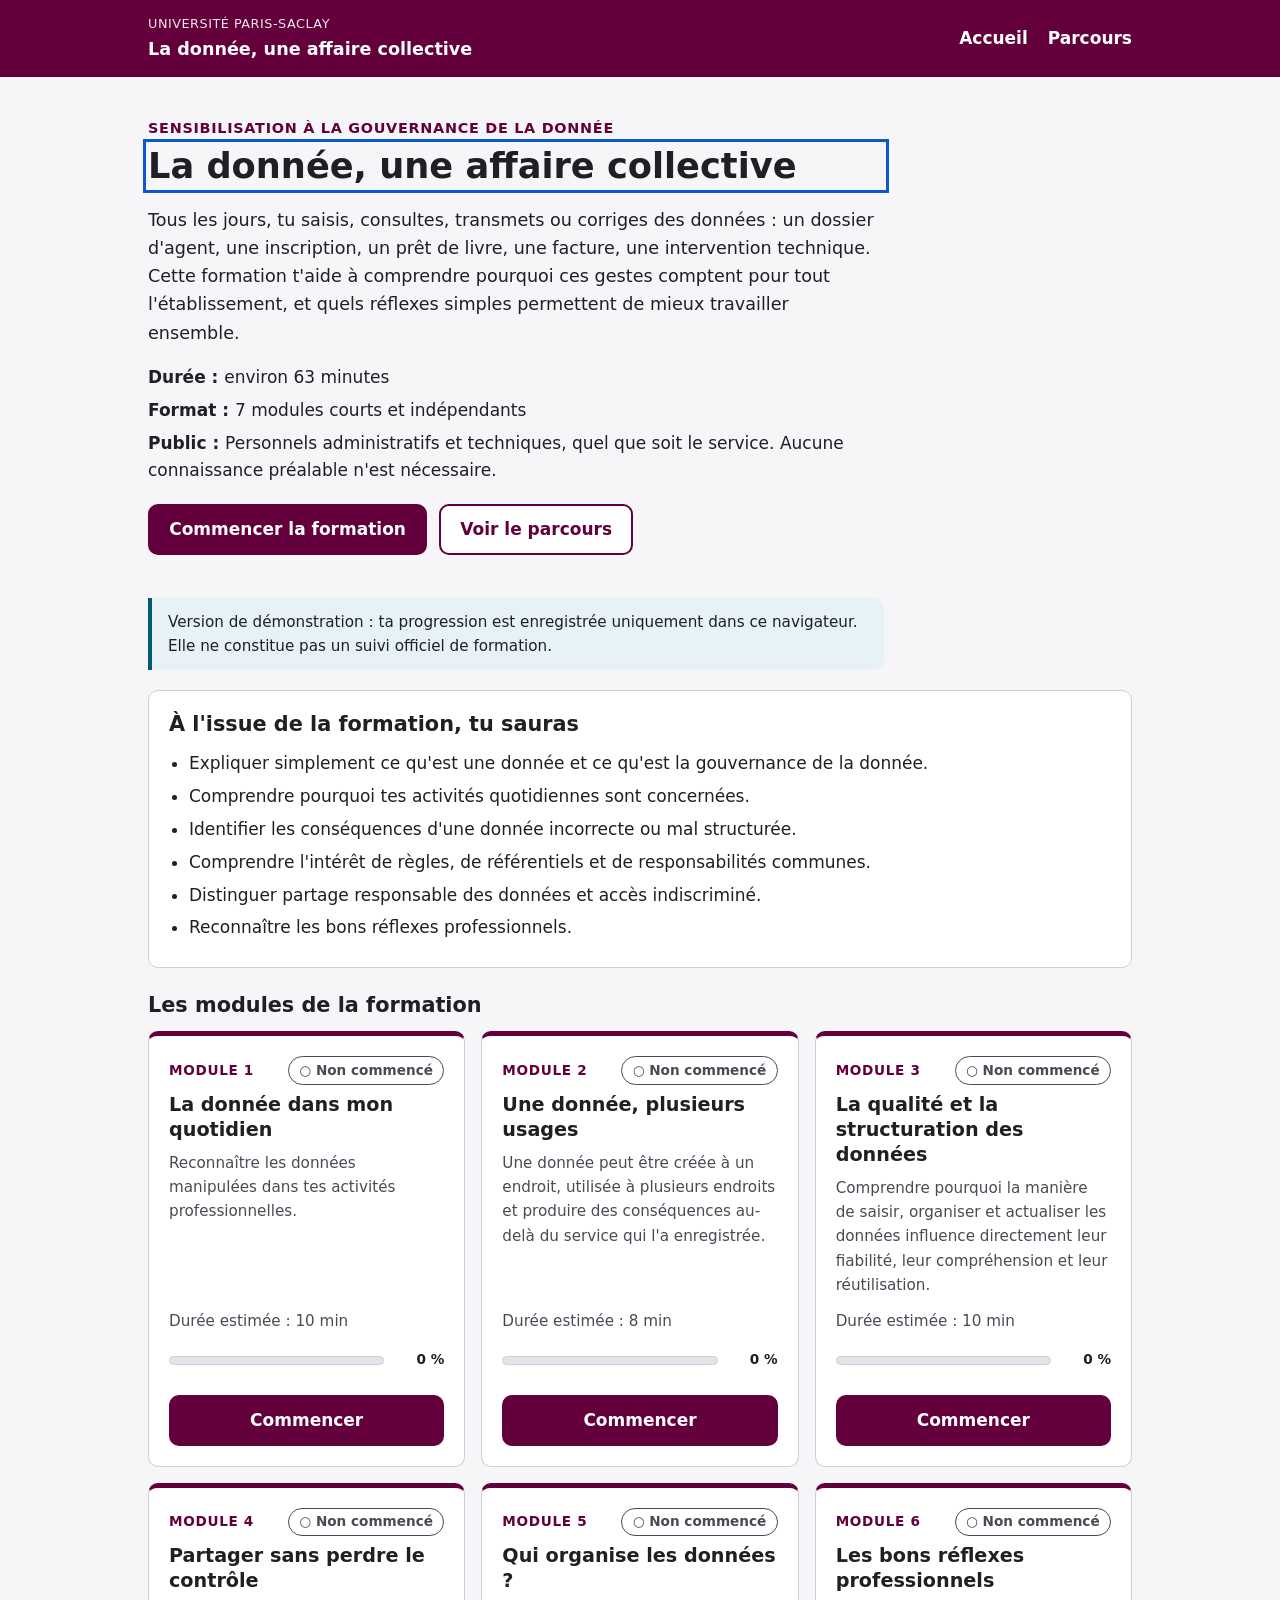
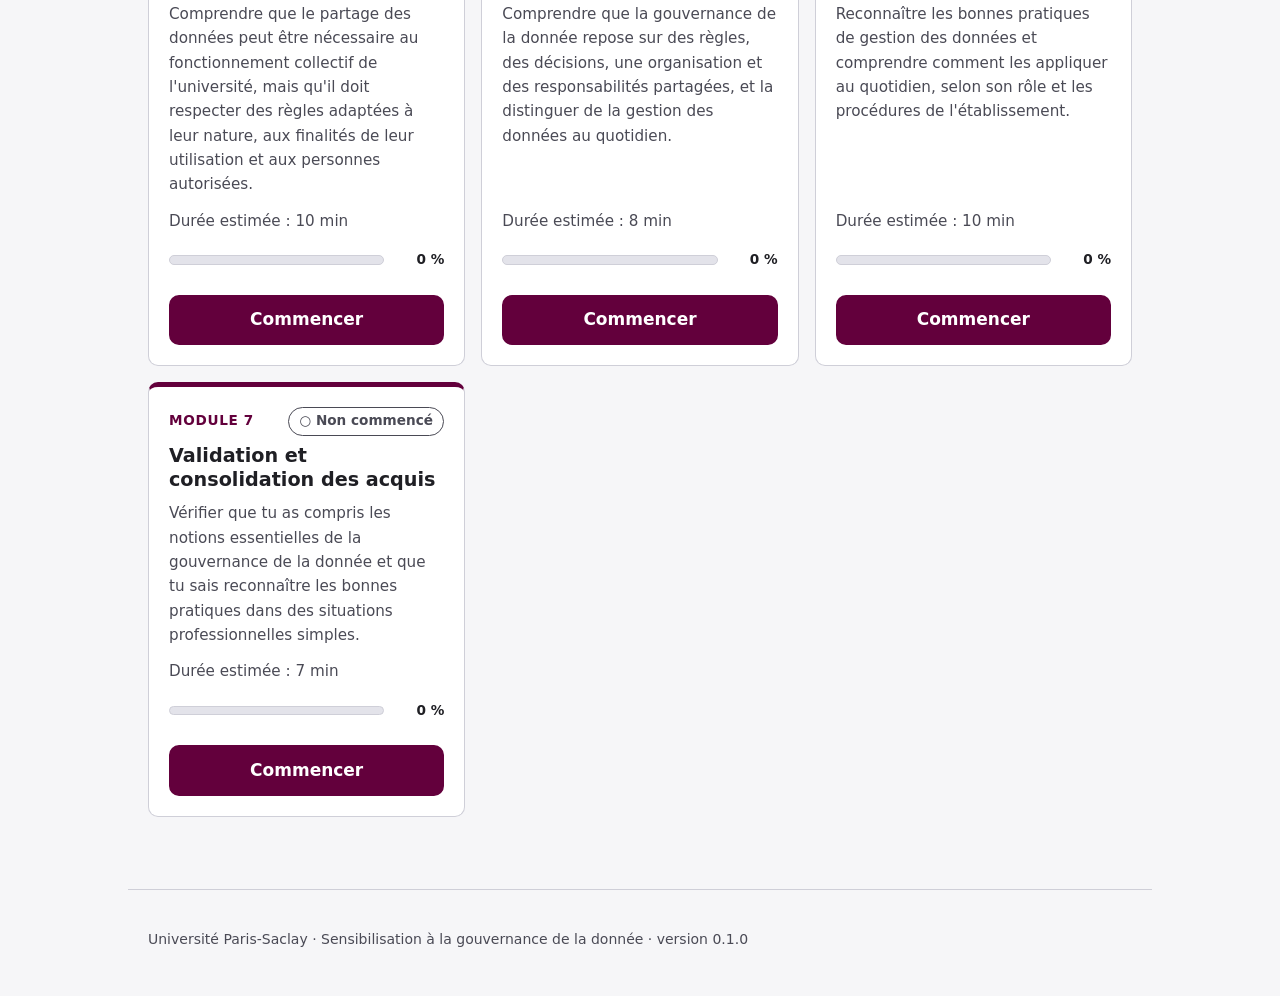
==== index.html @ eae89397 "Accueil et parcours : modules présentés en tuiles (grille responsive, largeur alignée sur l'en-tête)" ====
<!DOCTYPE html>
<html lang="fr">
<head>
  <meta charset="utf-8">
  <meta name="viewport" content="width=device-width, initial-scale=1">
  <title>La donnée, une affaire collective</title>
  <link rel="stylesheet" href="src/css/theme.css?v=724f8239f4">
  <link rel="stylesheet" href="src/css/main.css?v=724f8239f4">
</head>
<body>
  <a class="lien-evitement" href="#contenu">Aller au contenu</a>
  <header id="entete" class="entete"></header>
  <main id="contenu" tabindex="-1">
    <noscript><p>Cette formation nécessite JavaScript pour fonctionner.</p></noscript>
  </main>
  <div id="annonces" class="sr-only" aria-live="polite"></div>
  <footer class="pied">
    <p>Université Paris-Saclay · Sensibilisation à la gouvernance de la donnée · version 0.1.0</p>
  </footer>
  <script>window.GDD_CONFIG = {"mode": "web", "exports": {"m01": "exports/module-01-la-donnee-dans-mon-quotidien-scorm12.zip", "m02": "exports/module-02-une-donnee-plusieurs-usages-scorm12.zip", "m03": "exports/module-03-qualite-structuration-scorm12.zip", "m04": "exports/module-04-partager-sans-perdre-controle-scorm12.zip", "m05": "exports/module-05-qui-organise-les-donnees-scorm12.zip", "m06": "exports/module-06-bons-reflexes-professionnels-scorm12.zip", "m07": "exports/module-07-validation-consolidation-scorm12.zip"}};</script>
  <script src="contenus/contenu.js?v=724f8239f4"></script>
  <script src="src/js/util.js?v=724f8239f4"></script>
  <script src="src/js/activites.js?v=724f8239f4"></script>
  <script src="src/js/moteur.js?v=724f8239f4"></script>
  <script src="src/js/suivi-local.js?v=724f8239f4"></script>
  <script src="src/js/suivi-scorm12.js?v=724f8239f4"></script>
  <script src="src/js/composants.js?v=724f8239f4"></script>
  <script src="src/js/app.js?v=724f8239f4"></script>
</body>
</html>
---- src/css/theme.css ----
/*
 * Thème configurable. Couleurs « inspirées » de l'environnement visuel de
 * l'Université Paris-Saclay : ce n'est pas la charte officielle, à faire valider
 * par la direction de la communication avant diffusion.
 * Tous les couples texte/fond ci-dessous visent un contraste ≥ 4,5:1 (WCAG AA).
 */
:root {
  --couleur-primaire: #63003c;
  --couleur-primaire-fonce: #45002a;
  --couleur-primaire-clair: #f7eef3;
  --couleur-accent: #005a70;
  --couleur-accent-clair: #e6f2f5;

  --couleur-texte: #1f1f24;
  --couleur-texte-doux: #4a4a55;
  --couleur-fond: #f6f6f8;
  --couleur-surface: #ffffff;
  --couleur-bordure: #cfcfd8;

  --couleur-succes: #1d6b35;
  --couleur-succes-clair: #e8f4ec;
  --couleur-erreur: #a3262a;
  --couleur-erreur-clair: #fbeceb;
  --couleur-alerte: #7a4a00;
  --couleur-alerte-clair: #fff4e0;

  --couleur-focus: #0b57d0;

  --police: system-ui, -apple-system, "Segoe UI", Roboto, "Helvetica Neue", Arial, sans-serif;
  --taille-base: 1.0625rem;
  --rayon: 10px;
  --largeur-lecture: 46rem;
}
---- src/css/main.css ----
*, *::before, *::after { box-sizing: border-box; }

html { font-size: 100%; -webkit-text-size-adjust: 100%; }

body {
  margin: 0;
  font-family: var(--police);
  font-size: var(--taille-base);
  line-height: 1.6;
  color: var(--couleur-texte);
  background: var(--couleur-fond);
}

a { color: var(--couleur-primaire); }
a:hover { color: var(--couleur-primaire-fonce); }

:focus-visible { outline: 3px solid var(--couleur-focus); outline-offset: 2px; }
[tabindex="-1"]:focus { outline: none; }
[tabindex="-1"]:focus-visible { outline: 3px solid var(--couleur-focus); }

.sr-only {
  position: absolute; width: 1px; height: 1px; padding: 0; margin: -1px;
  overflow: hidden; clip: rect(0, 0, 0, 0); white-space: nowrap; border: 0;
}

.lien-evitement {
  position: absolute; left: 1rem; top: -4rem; z-index: 10;
  background: var(--couleur-surface); padding: .5rem 1rem; border-radius: var(--rayon);
}
.lien-evitement:focus { top: 1rem; }

/* ---------- En-tête et pied ---------- */

.entete { background: var(--couleur-primaire); color: #fff; }
.entete-inner {
  max-width: 64rem; margin: 0 auto; padding: .9rem 1.25rem;
  display: flex; flex-wrap: wrap; align-items: center; justify-content: space-between; gap: .5rem 1.5rem;
}
.entete-institution { display: block; font-size: .8rem; letter-spacing: .04em; text-transform: uppercase; opacity: .9; }
.entete-titre { display: block; font-weight: 700; font-size: 1.1rem; color: #fff; text-decoration: none; }
a.entete-titre:hover { color: #fff; text-decoration: underline; }
.entete nav ul { list-style: none; display: flex; gap: 1.25rem; margin: 0; padding: 0; }
.entete nav a { color: #fff; font-weight: 600; text-decoration: none; padding: .4rem 0; }
.entete nav a:hover { text-decoration: underline; }
.entete :focus-visible { outline-color: #fff; }

.pied {
  max-width: 64rem; margin: 3rem auto 0; padding: 1.5rem 1.25rem 2rem;
  color: var(--couleur-texte-doux); font-size: .875rem; border-top: 1px solid var(--couleur-bordure);
}

/* ---------- Contenu ---------- */

main { display: block; max-width: var(--largeur-lecture); margin: 0 auto; padding: 1.5rem 1.25rem; }

h1 { font-size: clamp(1.6rem, 4vw, 2.2rem); line-height: 1.25; margin: .25rem 0 .75rem; }
h2 { font-size: 1.3rem; line-height: 1.3; margin: 1.5rem 0 .75rem; }
h3 { font-size: 1.1rem; margin: 0 0 .5rem; }

.surtitre, .hero-surtitre {
  margin: 0; color: var(--couleur-primaire); font-weight: 700; font-size: .9rem;
  text-transform: uppercase; letter-spacing: .05em;
}
.chapo { font-size: 1.1rem; color: var(--couleur-texte-doux); }
.fil { margin: 0 0 1rem; font-size: .95rem; }

.hero { padding: 1rem 0 .5rem; }
.hero-intro { font-size: 1.1rem; }
.hero-infos { list-style: none; padding: 0; margin: 1rem 0; display: grid; gap: .35rem; }

.carte {
  background: var(--couleur-surface); border: 1px solid var(--couleur-bordure);
  border-radius: var(--rayon); padding: 1.25rem 1.25rem; margin: 1.25rem 0;
}
.carte h2:first-child { margin-top: 0; }

.liste-objectifs { padding-left: 1.25rem; margin: 0; }
.liste-objectifs li { margin: .35rem 0; }

.note {
  background: var(--couleur-accent-clair); border-left: 4px solid var(--couleur-accent);
  padding: .75rem 1rem; border-radius: 0 var(--rayon) var(--rayon) 0; font-size: .95rem;
}
.note-alerte { background: var(--couleur-alerte-clair); border-left-color: var(--couleur-alerte); color: #4a2d00; }

/* ---------- Boutons ---------- */

.actions { display: flex; flex-wrap: wrap; gap: .75rem; align-items: center; margin: 1.25rem 0; }
.actions-discretes { justify-content: flex-end; }

.bouton {
  display: inline-flex; align-items: center; justify-content: center;
  min-height: 44px; padding: .6rem 1.2rem; border-radius: var(--rayon);
  font: inherit; font-weight: 600; text-decoration: none; cursor: pointer;
  border: 2px solid var(--couleur-primaire);
}
.bouton-principal { background: var(--couleur-primaire); color: #fff; }
.bouton-principal:hover { background: var(--couleur-primaire-fonce); color: #fff; }
.bouton-secondaire { background: var(--couleur-surface); color: var(--couleur-primaire); }
.bouton-secondaire:hover { background: var(--couleur-primaire-clair); }
.bouton-lien { background: none; border-color: transparent; color: var(--couleur-texte-doux); text-decoration: underline; font-weight: 400; }

/* ---------- Statuts et progression ---------- */

.badge {
  display: inline-block; padding: .15rem .65rem; border-radius: 999px;
  font-size: .85rem; font-weight: 700; border: 1px solid currentColor;
}
.badge-non-commence { color: var(--couleur-texte-doux); }
.badge-en-cours { color: var(--couleur-accent); background: var(--couleur-accent-clair); }
.badge-termine, .badge-reussi { color: var(--couleur-succes); background: var(--couleur-succes-clair); }
.badge-echoue { color: var(--couleur-alerte); background: var(--couleur-alerte-clair); }
.badge-a-venir { color: var(--couleur-texte-doux); border-style: dashed; }

.progression { display: flex; align-items: center; gap: .75rem; margin: .75rem 0; }
.progression-barre {
  flex: 1; height: .6rem; background: #e3e3ea; border-radius: 999px; overflow: hidden;
  border: 1px solid var(--couleur-bordure);
}
.progression-remplissage { height: 100%; background: var(--couleur-primaire); }
.progression-texte { font-size: .85rem; font-weight: 700; min-width: 3rem; text-align: right; }

/* ---------- Parcours ---------- */

main.page-large { max-width: 64rem; }
.page-large .hero, .page-large .chapo, .page-large > .note { max-width: var(--largeur-lecture); }

.liste-modules {
  list-style: none; padding: 0; margin: 0;
  display: grid; grid-template-columns: repeat(auto-fill, minmax(min(100%, 17rem), 1fr)); gap: 1rem;
}
.liste-modules .carte-module { margin: 0; display: flex; flex-direction: column; border-top: 5px solid var(--couleur-primaire); }
.liste-modules .carte-module.est-a-venir { border-top-color: var(--couleur-bordure); }
.carte-module > p:not([class]) { flex: 1; margin: 0 0 .5rem; color: var(--couleur-texte-doux); font-size: .95rem; }
.carte-module .actions { margin: .75rem 0 0; }
.carte-module .actions .bouton { width: 100%; }
.carte-module-titre { margin: .5rem 0; font-size: 1.2rem; line-height: 1.3; }
.carte-module-entete { display: flex; justify-content: space-between; align-items: center; gap: 1rem; flex-wrap: wrap; }
.carte-module-numero { font-weight: 700; color: var(--couleur-primaire); text-transform: uppercase; font-size: .85rem; letter-spacing: .05em; }
.carte-module-duree, .carte-module-score { color: var(--couleur-texte-doux); font-size: .95rem; margin: .25rem 0; }
.carte-module.est-a-venir { background: transparent; border-style: dashed; }
.carte-statut-ligne { display: flex; flex-wrap: wrap; gap: 1rem; align-items: center; }

.liste-lecons { list-style: none; padding: 0; margin: 0; }
.lecon-item { display: flex; gap: .75rem; align-items: baseline; padding: .6rem 0; border-bottom: 1px solid #ececf1; }
.lecon-item:last-child { border-bottom: 0; }
.lecon-icone { width: 1.5rem; text-align: center; flex-shrink: 0; }
.lecon-item.est-vue .lecon-icone { color: var(--couleur-succes); font-weight: 700; }
.lecon-etat { color: var(--couleur-texte-doux); font-size: .9rem; }
.lecon-item.est-verrouillee { color: var(--couleur-texte-doux); }

/* ---------- Leçon ---------- */

.lecon-entete { margin-bottom: 1rem; }
.lecon-blocs { display: grid; grid-template-columns: minmax(0, 1fr); gap: 1rem; }

.bloc {
  background: var(--couleur-surface); border: 1px solid var(--couleur-bordure);
  border-radius: var(--rayon); padding: 1rem 1.25rem;
  animation: apparition .35s ease-out;
}
.bloc p:first-child { margin-top: 0; }
.bloc p:last-child { margin-bottom: 0; }
.bloc-etiquette {
  margin: 0 0 .4rem; font-size: .8rem; font-weight: 700; text-transform: uppercase;
  letter-spacing: .06em; color: var(--couleur-texte-doux);
}

.bloc-situation { background: var(--couleur-primaire-clair); border-color: #e2c9d7; border-left: 5px solid var(--couleur-primaire); }
.bloc-situation .bloc-etiquette { color: var(--couleur-primaire); }
.bloc-situation .bloc-corps { font-size: 1.05rem; }

.bloc-definition { border-left: 5px solid var(--couleur-accent); }
.bloc-definition dl { margin: 0; }
.bloc-definition dt { font-weight: 700; font-size: 1.1rem; }
.bloc-definition dd { margin: .25rem 0 0; }

.bloc-exemple { background: #fbfbfd; border-style: dashed; }

.bloc-aretenir { background: var(--couleur-succes-clair); border-color: #b9dcc4; border-left: 5px solid var(--couleur-succes); }
.bloc-aretenir .bloc-etiquette { color: var(--couleur-succes); font-size: .85rem; }
.bloc-aretenir ul { margin: 0; padding-left: 1.25rem; }

.bloc-tableau { padding: 0; overflow: hidden; }
.tableau-defilant { overflow-x: auto; }
table { width: 100%; border-collapse: collapse; font-size: .95rem; }
caption { text-align: left; font-weight: 700; padding: 1rem 1.25rem .5rem; }
th, td { text-align: left; vertical-align: top; padding: .6rem 1rem; border-top: 1px solid #ececf1; }
thead th { background: #f1f1f5; font-size: .85rem; text-transform: uppercase; letter-spacing: .03em; }
tbody th { font-weight: 700; }

.bloc-corps ul, .chronologie-corps ul { margin: .5rem 0; padding-left: 1.25rem; }
.bloc-corps li { margin: .2rem 0; }
.bloc-legende { margin: .75rem 0 0; font-size: .875rem; color: var(--couleur-texte-doux); font-style: italic; }

/* Schéma de circulation */
.schema { display: grid; gap: .5rem; justify-items: center; }
.schema-source {
  display: grid; text-align: center; padding: .75rem 1.25rem; min-width: 14rem;
  background: var(--couleur-primaire); color: #fff; border-radius: var(--rayon);
}
.schema-source-libelle { font-weight: 700; font-size: 1.05rem; }
.schema-source-detail { font-size: .875rem; opacity: .95; }
.schema-flux { display: grid; justify-items: center; color: var(--couleur-primaire); font-weight: 600; font-size: .95rem; text-align: center; }
.schema-fleche { font-size: 1.5rem; line-height: 1; }
.schema-cibles {
  list-style: none; margin: 0; padding: 0; width: 100%;
  display: grid; grid-template-columns: repeat(2, minmax(0, 1fr)); gap: .6rem;
}
@media (max-width: 30rem) {
  .schema-cibles { grid-template-columns: 1fr; }
}
.schema-cible {
  width: 100%; height: 100%; min-height: 44px; display: grid; gap: .2rem; text-align: left;
  padding: .7rem .8rem; font: inherit; cursor: pointer; color: var(--couleur-texte);
  background: var(--couleur-surface); border: 2px solid var(--couleur-accent); border-radius: var(--rayon);
}
.schema-cible:hover { background: var(--couleur-accent-clair); }
.schema-cible[aria-pressed="true"] { background: var(--couleur-accent-clair); box-shadow: inset 0 0 0 2px var(--couleur-accent); }
.schema-cible-libelle { font-weight: 700; }
.schema-cible-usage { font-size: .9rem; color: var(--couleur-texte-doux); }
.schema-cible-etat { font-size: .8rem; font-weight: 700; color: var(--couleur-accent); }
.schema-detail {
  width: 100%; margin-top: .25rem; padding: .75rem 1rem; border-radius: var(--rayon);
  background: #fbfbfd; border: 1px dashed var(--couleur-bordure);
}
.schema-detail p { margin: .25rem 0; }
.schema-invite { color: var(--couleur-texte-doux); font-style: italic; }

/* Chronologie progressive */
.chronologie { list-style: none; margin: .5rem 0 0; padding: 0; position: relative; }
.chronologie-etape { display: grid; grid-template-columns: 2.25rem 1fr; gap: .75rem; padding-bottom: 1rem; position: relative; animation: apparition .35s ease-out; }
.chronologie-etape:not(:last-child)::before {
  content: ""; position: absolute; left: 1.05rem; top: 2.25rem; bottom: 0; width: 3px; background: var(--couleur-bordure);
}
.chronologie-numero {
  width: 2.25rem; height: 2.25rem; border-radius: 50%; display: grid; place-items: center;
  background: var(--couleur-primaire); color: #fff; font-weight: 700;
}
.chronologie-titre { margin: .3rem 0 .2rem; font-weight: 700; }
.chronologie-corps p { margin: .2rem 0; }
.chronologie-conclusion { border-top: 1px solid var(--couleur-bordure); padding-top: .75rem; }

.tableau-legende { padding: 0 1.25rem 1rem; margin: 0; }

/* Comparateur de tableaux */
.comparateur-etiquette {
  display: inline-block; margin: 1rem 0 .4rem; padding: .15rem .6rem; border-radius: 999px;
  font-size: .8rem; font-weight: 700; text-transform: uppercase; letter-spacing: .04em;
  background: var(--couleur-alerte-clair); color: #4a2d00;
}
.comparateur-etiquette-apres { background: var(--couleur-succes-clair); color: var(--couleur-succes); }
.bloc-comparateur .tableau-defilant { border: 1px solid var(--couleur-bordure); border-radius: var(--rayon); }
.bloc-comparateur .tableau-defilant:focus-visible { outline: 3px solid var(--couleur-focus); outline-offset: 2px; }
.tableau-comparateur { min-width: 32rem; }
.tableau-comparateur.tableau-etroit { min-width: 0; }
.tableau-comparateur caption { padding: .75rem 1rem .5rem; }
.tableau-comparateur td.td-bouton { padding: .25rem; }
.cellule-bouton {
  width: 100%; min-height: 44px; display: flex; align-items: center; justify-content: space-between; gap: .4rem;
  padding: .4rem .75rem; font: inherit; text-align: left; color: var(--couleur-texte); cursor: pointer;
  background: transparent; border: 2px dashed #dcdce4; border-radius: 6px;
}
.cellule-bouton:hover { background: #f6f6f9; border-color: var(--couleur-texte-doux); }
.cellule-bouton.est-signalee { background: var(--couleur-alerte-clair); border: 2px solid var(--couleur-alerte); font-weight: 600; }
.cellule-marque { color: var(--couleur-alerte); font-weight: 700; }
.cellule-vide { color: var(--couleur-texte-doux); font-style: italic; }
.tableau-indice { display: none; margin: .35rem 0 0; font-size: .85rem; color: var(--couleur-texte-doux); }
@media (max-width: 36rem) {
  .tableau-indice { display: block; }
}
.comparateur-sous-titre { margin: 1.25rem 0 .5rem; font-weight: 700; }
.comparateur-problemes {
  list-style: none; margin: 0; padding: 0;
  display: grid; grid-template-columns: repeat(auto-fit, minmax(13rem, 1fr)); gap: .5rem;
}
.comparateur-problemes .schema-cible { min-height: 100%; }
.comparateur-compteur { margin: .75rem 0 .25rem; font-size: .9rem; color: var(--couleur-texte-doux); }
.comparateur-detail {
  padding: .75rem 1rem; border-radius: var(--rayon); background: #fbfbfd; border: 1px dashed var(--couleur-bordure);
}
.comparateur-detail p { margin: .3rem 0; }
.comparateur-lieux { font-size: .9rem; color: var(--couleur-texte-doux); }
.comparateur-apres { margin-top: 1.25rem; padding-top: .5rem; border-top: 1px solid var(--couleur-bordure); }
.comparateur-atouts ul { margin: .25rem 0 .75rem; padding-left: 1.25rem; }

@media (min-width: 40rem) {
  .schema-cibles-3 { grid-template-columns: repeat(3, minmax(0, 1fr)); }
  .schema-cibles-5 { grid-template-columns: repeat(6, minmax(0, 1fr)); }
  .schema-cibles-5 > li { grid-column: span 2; }
  .schema-cibles-5 > li:nth-child(4) { grid-column: 2 / span 2; }
}

/* Mémo */
.bloc-memo { border-left: 5px solid var(--couleur-primaire); }
.memo-etapes {
  list-style: none; margin: .5rem 0 0; padding: 0;
  display: grid; grid-template-columns: repeat(auto-fit, minmax(14rem, 1fr)); gap: .6rem;
}
.memo-etape {
  display: grid; grid-template-columns: 2.25rem 1fr; gap: .6rem; align-items: start;
  padding: .7rem .8rem; border: 1px solid var(--couleur-bordure); border-radius: var(--rayon); background: #fbfbfd;
}
.memo-numero {
  width: 2.25rem; height: 2.25rem; border-radius: 50%; display: grid; place-items: center;
  background: var(--couleur-primaire); color: #fff; font-weight: 700;
}
.memo-titre { margin: .2rem 0; font-weight: 700; text-transform: uppercase; letter-spacing: .04em; color: var(--couleur-primaire); }
.memo-texte { margin: 0; }
.memo-enchainement { grid-template-columns: minmax(0, 36rem); gap: 1.5rem; }
.memo-enchainement .memo-etape { position: relative; padding: .5rem .8rem; }
.memo-enchainement .memo-etape:not(:last-child)::after {
  content: "↓"; position: absolute; left: 1.55rem; bottom: -1.45rem;
  font-weight: 700; font-size: 1.1rem; line-height: 1.4rem; color: var(--couleur-primaire);
}
.memo-enchainement .memo-titre { text-transform: none; letter-spacing: 0; }

.bloc-fiche { border-left: 5px solid var(--couleur-accent); }
.bloc-fiche .bouton { margin-top: .25rem; }

/* Simulateur de décisions */
.bloc-simulateur { border: 2px solid var(--couleur-primaire); }
.simulateur-progression { display: flex; align-items: center; justify-content: space-between; gap: .75rem; margin-top: .75rem; }
.simulateur-progression .activite-numero { margin: 0; }
.simulateur-points { list-style: none; display: flex; gap: .35rem; margin: 0; padding: 0; }
.simulateur-points li { width: .8rem; height: .8rem; border-radius: 50%; border: 2px solid var(--couleur-primaire); }
.simulateur-points li.est-fait { background: var(--couleur-primaire); }
.simulateur-points li.est-courant { border-color: var(--couleur-accent); background: var(--couleur-accent); transform: scale(1.3); }
.simulateur-horaires { flex-wrap: wrap; gap: .3rem; }
.simulateur-horaires li {
  width: auto; height: auto; border-radius: 1rem; padding: .05rem .55rem;
  font-size: .8rem; font-weight: 700; color: var(--couleur-primaire); white-space: nowrap;
}
.simulateur-horaires li.est-fait { color: #fff; }
.simulateur-horaires li.est-courant { color: #fff; transform: none; }
.simulateur-heure { margin: 0 0 .2rem; font-weight: 700; color: var(--couleur-accent); }
.simulateur-carte {
  margin: .6rem 0 1rem; padding: 1rem 1.1rem; border-radius: var(--rayon);
  background: var(--couleur-primaire-clair); border: 1px solid #e2c9d7;
}
.simulateur-titre { margin: 0 0 .4rem; font-size: 1.1rem; }
.simulateur-carte > p { margin: .3rem 0 .75rem; }
.simulateur-fiche { display: grid; grid-template-columns: max-content 1fr; gap: .35rem .9rem; margin: 0; }
.simulateur-fiche dt { font-weight: 700; color: var(--couleur-primaire); }
.simulateur-fiche dd { margin: 0; }
@media (max-width: 30rem) {
  .simulateur-fiche { grid-template-columns: 1fr; gap: .1rem; }
  .simulateur-fiche dd { margin-bottom: .4rem; }
}
.simulateur-decision {
  display: inline-block; margin-bottom: .25rem; padding: .05rem .5rem; border-radius: 999px;
  font-size: .8rem; font-weight: 700; text-transform: uppercase; letter-spacing: .03em; border: 1px solid currentColor;
}
.option-decision .option-texte { display: block; }
.simulateur-decision-partager { color: var(--couleur-succes); }
.simulateur-decision-verifier { color: var(--couleur-accent); }
.simulateur-decision-ne-pas-transmettre { color: var(--couleur-alerte); }
.simulateur-criteres { margin-top: .5rem; padding-top: .5rem; border-top: 1px solid var(--couleur-bordure); }
.simulateur-criteres p { margin: .35rem 0; }
.simulateur-criteres ul { margin: .2rem 0 .5rem; padding-left: 1.25rem; }
.simulateur-roles { display: grid; grid-template-columns: max-content 1fr; gap: .3rem .8rem; margin: .2rem 0 .6rem; }
.simulateur-roles dt { font-weight: 700; color: var(--couleur-primaire); }
.simulateur-roles dd { margin: 0; }
@media (max-width: 36rem) {
  .simulateur-roles { grid-template-columns: 1fr; gap: .05rem; }
  .simulateur-roles dd { margin-bottom: .35rem; }
}
.simulateur-reflexe { padding: .4rem .6rem; border-radius: var(--rayon); background: var(--couleur-succes-clair); }
.simulateur-bilan { margin-top: .75rem; }
.simulateur-bilan h4 { margin: 0 0 .5rem; font-size: 1.1rem; }
.simulateur-recap { list-style: none; margin: 0 0 1rem; padding: 0; display: grid; gap: .35rem; }
.simulateur-recap li { padding: .5rem .7rem; border-radius: var(--rayon); border: 1px solid var(--couleur-bordure); }
.simulateur-recap li.est-juste { border-left: 4px solid var(--couleur-succes); }
.simulateur-recap li.est-faux { border-left: 4px solid var(--couleur-erreur); }
.simulateur-conclusion { padding: .75rem 1rem; border-radius: var(--rayon); background: var(--couleur-succes-clair); font-weight: 600; }
.simulateur-conclusion p { margin: 0; }

.recapitulatif { margin: 1.25rem 0; }
.recapitulatif > summary { cursor: pointer; font-weight: 700; padding: .5rem 0; min-height: 44px; }
.recapitulatif .evaluation-questions { margin-top: .5rem; }
.resultat-neutre { border-color: var(--couleur-accent); }

.actions-continuer { justify-content: space-between; }
.etape { color: var(--couleur-texte-doux); font-size: .9rem; }
.aide { margin: 0; color: var(--couleur-texte-doux); font-style: italic; }

.nav-lecon { display: flex; justify-content: space-between; flex-wrap: wrap; gap: .75rem; margin: 1.5rem 0; }

/* ---------- Activités ---------- */

.bloc-activite { border: 2px solid var(--couleur-accent); }
.activite-champs { border: 0; margin: 0; padding: 0; min-width: 0; }
.activite-champs > legend { padding: 0; margin-bottom: .75rem; display: grid; gap: .25rem; }
.activite-numero { font-size: .85rem; font-weight: 700; color: var(--couleur-accent); text-transform: uppercase; letter-spacing: .04em; }
.activite-consigne { font-weight: 700; font-size: 1.05rem; }
.activite-aide { font-size: .9rem; color: var(--couleur-texte-doux); }

.option { position: relative; margin: .5rem 0; }
.option input { position: absolute; left: .9rem; top: 1rem; width: 1.15rem; height: 1.15rem; margin: 0; accent-color: var(--couleur-primaire); }
.option label {
  display: block; padding: .7rem 1rem .7rem 2.75rem; min-height: 44px;
  border: 1px solid var(--couleur-bordure); border-radius: var(--rayon); cursor: pointer; background: var(--couleur-surface);
}
.option input:checked + label { border-color: var(--couleur-primaire); background: var(--couleur-primaire-clair); }
.option input:focus-visible + label { outline: 3px solid var(--couleur-focus); outline-offset: 2px; }
.option input:disabled + label { cursor: default; }
.option-annotation { display: block; font-size: .875rem; font-weight: 700; margin-top: .2rem; }
.option-juste label { border: 2px solid var(--couleur-succes); }
.option-juste .option-annotation { color: var(--couleur-succes); }
.option-attendue label { border: 2px dashed var(--couleur-succes); }
.option-attendue .option-annotation { color: var(--couleur-succes); }
.option-fausse label { border: 2px solid var(--couleur-erreur); }
.option-fausse .option-annotation { color: var(--couleur-erreur); }

.classement { display: grid; gap: .75rem; }
.classement-element { border: 1px solid var(--couleur-bordure); border-radius: var(--rayon); padding: .75rem 1rem; margin: 0; min-width: 0; }
.classement-element > legend { font-weight: 600; padding: 0 .25rem; }
.classement-categories { display: grid; grid-template-columns: repeat(auto-fit, minmax(12rem, 1fr)); gap: .5rem; }
.classement-categories .option { margin: 0; }
.classement-correction { margin: .5rem 0 0; font-size: .95rem; }
.classement-correction.est-juste strong { color: var(--couleur-succes); }
.classement-correction.est-faux strong { color: var(--couleur-erreur); }

.activite-message:empty { display: none; }
.activite-message { margin-top: .75rem; }
.message-alerte { color: var(--couleur-alerte); font-weight: 600; background: var(--couleur-alerte-clair); padding: .5rem .75rem; border-radius: var(--rayon); }

.feedback { border-radius: var(--rayon); padding: .9rem 1rem; border-left: 5px solid; }
.feedback p { margin: .3rem 0; }
.feedback-titre { font-weight: 700; font-size: 1.05rem; }
.feedback-juste { background: var(--couleur-succes-clair); border-color: var(--couleur-succes); }
.feedback-juste .feedback-titre { color: var(--couleur-succes); }
.feedback-faux { background: var(--couleur-erreur-clair); border-color: var(--couleur-erreur); }
.feedback-faux .feedback-titre { color: var(--couleur-erreur); }

.evaluation-questions { display: grid; gap: 1rem; }

/* ---------- Résultat ---------- */

.resultat { border-width: 2px; }
.resultat-reussi { border-color: var(--couleur-succes); }
.resultat-echec { border-color: var(--couleur-alerte); }
.resultat-score { display: flex; flex-wrap: wrap; align-items: baseline; gap: .25rem; }
.resultat-valeur { font-size: 2.5rem; font-weight: 800; color: var(--couleur-primaire); line-height: 1; }
.resultat-message { font-weight: 600; }

.correction-module { margin: .5rem 0 0; color: var(--couleur-texte-doux); font-size: .95rem; }

.liste-bilan { list-style: none; padding: 0; margin: .75rem 0 0; display: grid; gap: .6rem; }
.liste-bilan li { border-left: 5px solid var(--couleur-bordure); padding: .45rem .9rem; border-radius: 0 var(--rayon) var(--rayon) 0; background: var(--couleur-fond); }
.liste-bilan li.est-juste { border-left-color: var(--couleur-succes); }
.liste-bilan li.est-a-revoir { border-left-color: var(--couleur-alerte); background: var(--couleur-alerte-clair); }
.liste-bilan p { margin: .2rem 0; }

/* ---------- Synthèse du parcours et reconnaissance ---------- */

.synthese-parcours { list-style: none; padding: 0; margin: 1rem 0; display: grid; gap: .7rem; counter-reset: message; }
.synthese-parcours li { counter-increment: message; background: var(--couleur-surface); border: 1px solid var(--couleur-bordure); border-left: 5px solid var(--couleur-primaire); border-radius: var(--rayon); padding: .7rem 1rem; }
.synthese-parcours h2 { font-size: 1.1rem; margin: 0 0 .25rem; color: var(--couleur-primaire); }
.synthese-parcours h2::before { content: counter(message) ". "; }
.synthese-parcours p { margin: 0; }

.parcours-etat { list-style: none; padding: 0; margin: .5rem 0 1rem; display: grid; gap: .3rem; }
.reconnaissance { border-top: 1px solid var(--couleur-bordure); padding-top: .75rem; }
.carte.reconnaissance { border-top: 1px solid var(--couleur-bordure); }
.reconnaissance > h2, .reconnaissance > h3, .reconnaissance > h4 { margin-top: 0; }
.reconnaissance-badge { display: flex; align-items: center; gap: 1rem; background: var(--couleur-primaire-clair); border: 2px solid var(--couleur-primaire); border-radius: var(--rayon); padding: .8rem 1rem; }
.reconnaissance-icone { flex: none; display: grid; place-items: center; width: 3.2rem; height: 3.2rem; border-radius: 50%; background: var(--couleur-primaire); color: #fff; font-size: 1.6rem; }
.reconnaissance-nom { font-weight: 800; color: var(--couleur-primaire); margin: 0 0 .2rem; }
.reconnaissance-badge p { margin: 0; }
.liste-conditions { list-style: none; padding: 0; margin: .3rem 0; }
.reconnaissance-mention { font-size: .9rem; color: var(--couleur-texte-doux); margin-bottom: 0; }

@keyframes apparition { from { opacity: 0; transform: translateY(6px); } to { opacity: 1; transform: none; } }

@media (prefers-reduced-motion: reduce) {
  * { animation: none !important; transition: none !important; scroll-behavior: auto !important; }
}

@media (max-width: 36rem) {
  main { padding: 1rem .9rem; }
  .bloc { padding: .9rem 1rem; }
  .nav-lecon .bouton, .actions .bouton { width: 100%; }
  .actions-continuer { flex-direction: column-reverse; align-items: stretch; }
  th, td { padding: .5rem .6rem; }
}

@media print {
  .entete nav, .actions, .nav-lecon, .lien-evitement { display: none; }
  .bloc { break-inside: avoid; animation: none; }
}
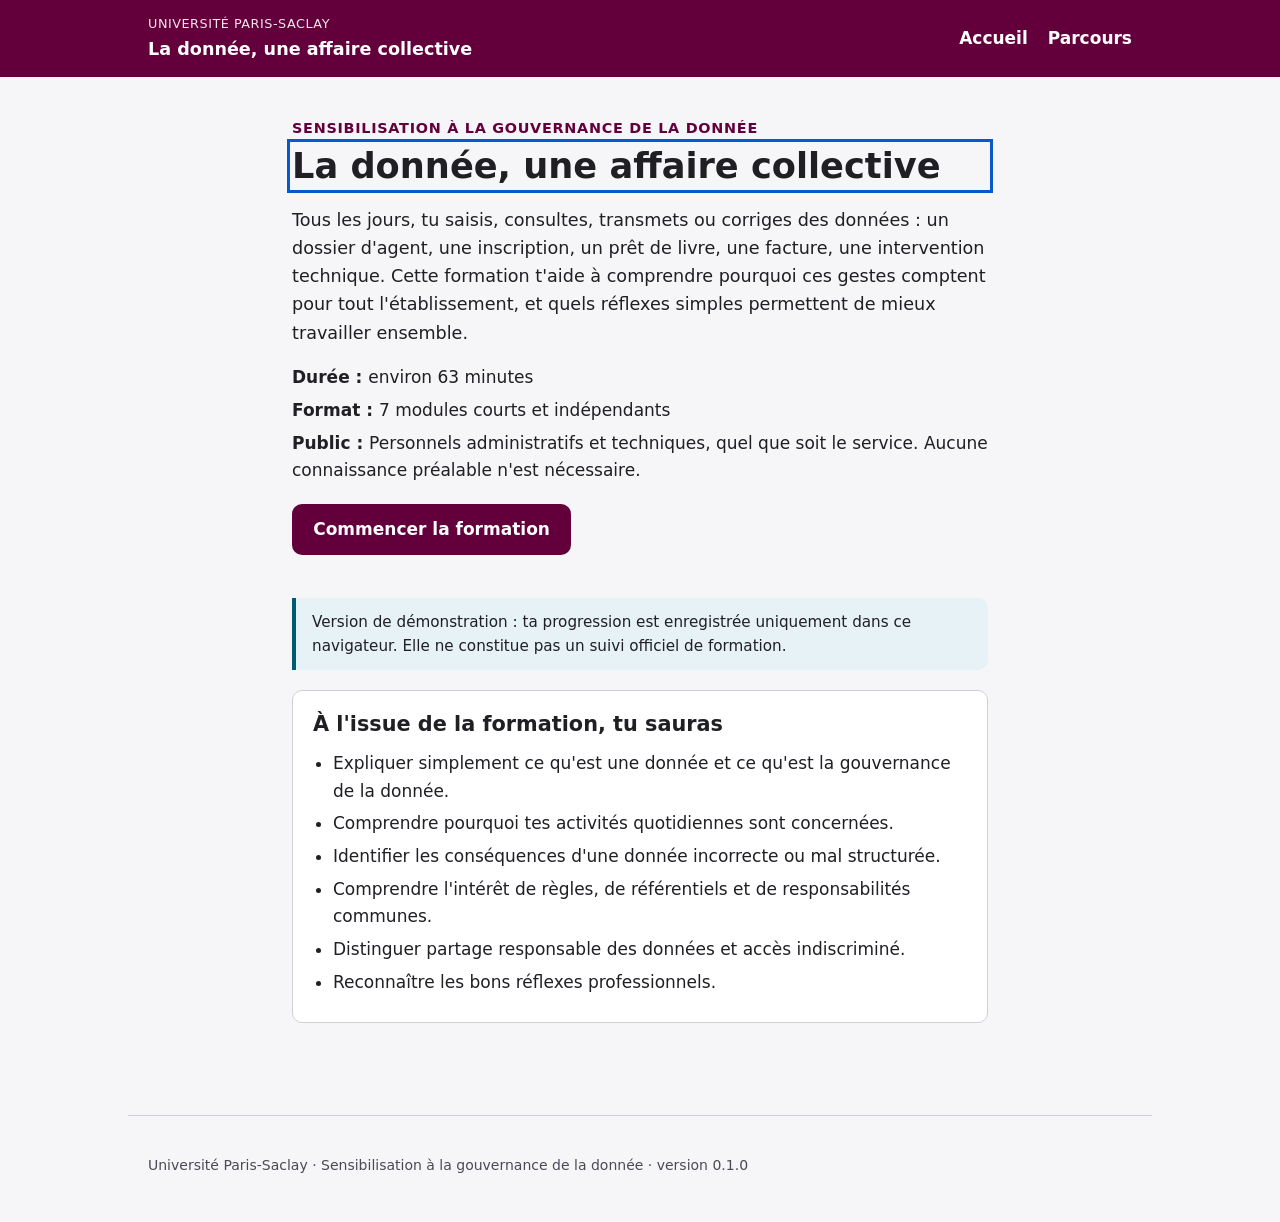
==== commit eef8fc55: "Accueil sans tuiles : elles s'affichent après « Commencer la formation » et sur la page Parcours Co-" ====
--- a/index.html
+++ b/index.html
@@ -4,8 +4,8 @@
   <meta charset="utf-8">
   <meta name="viewport" content="width=device-width, initial-scale=1">
   <title>La donnée, une affaire collective</title>
-  <link rel="stylesheet" href="src/css/theme.css?v=724f8239f4">
-  <link rel="stylesheet" href="src/css/main.css?v=724f8239f4">
+  <link rel="stylesheet" href="src/css/theme.css?v=2f1337439e">
+  <link rel="stylesheet" href="src/css/main.css?v=2f1337439e">
 </head>
 <body>
   <a class="lien-evitement" href="#contenu">Aller au contenu</a>
@@ -18,13 +18,13 @@
     <p>Université Paris-Saclay · Sensibilisation à la gouvernance de la donnée · version 0.1.0</p>
   </footer>
   <script>window.GDD_CONFIG = {"mode": "web", "exports": {"m01": "exports/module-01-la-donnee-dans-mon-quotidien-scorm12.zip", "m02": "exports/module-02-une-donnee-plusieurs-usages-scorm12.zip", "m03": "exports/module-03-qualite-structuration-scorm12.zip", "m04": "exports/module-04-partager-sans-perdre-controle-scorm12.zip", "m05": "exports/module-05-qui-organise-les-donnees-scorm12.zip", "m06": "exports/module-06-bons-reflexes-professionnels-scorm12.zip", "m07": "exports/module-07-validation-consolidation-scorm12.zip"}};</script>
-  <script src="contenus/contenu.js?v=724f8239f4"></script>
-  <script src="src/js/util.js?v=724f8239f4"></script>
-  <script src="src/js/activites.js?v=724f8239f4"></script>
-  <script src="src/js/moteur.js?v=724f8239f4"></script>
-  <script src="src/js/suivi-local.js?v=724f8239f4"></script>
-  <script src="src/js/suivi-scorm12.js?v=724f8239f4"></script>
-  <script src="src/js/composants.js?v=724f8239f4"></script>
-  <script src="src/js/app.js?v=724f8239f4"></script>
+  <script src="contenus/contenu.js?v=2f1337439e"></script>
+  <script src="src/js/util.js?v=2f1337439e"></script>
+  <script src="src/js/activites.js?v=2f1337439e"></script>
+  <script src="src/js/moteur.js?v=2f1337439e"></script>
+  <script src="src/js/suivi-local.js?v=2f1337439e"></script>
+  <script src="src/js/suivi-scorm12.js?v=2f1337439e"></script>
+  <script src="src/js/composants.js?v=2f1337439e"></script>
+  <script src="src/js/app.js?v=2f1337439e"></script>
 </body>
 </html>
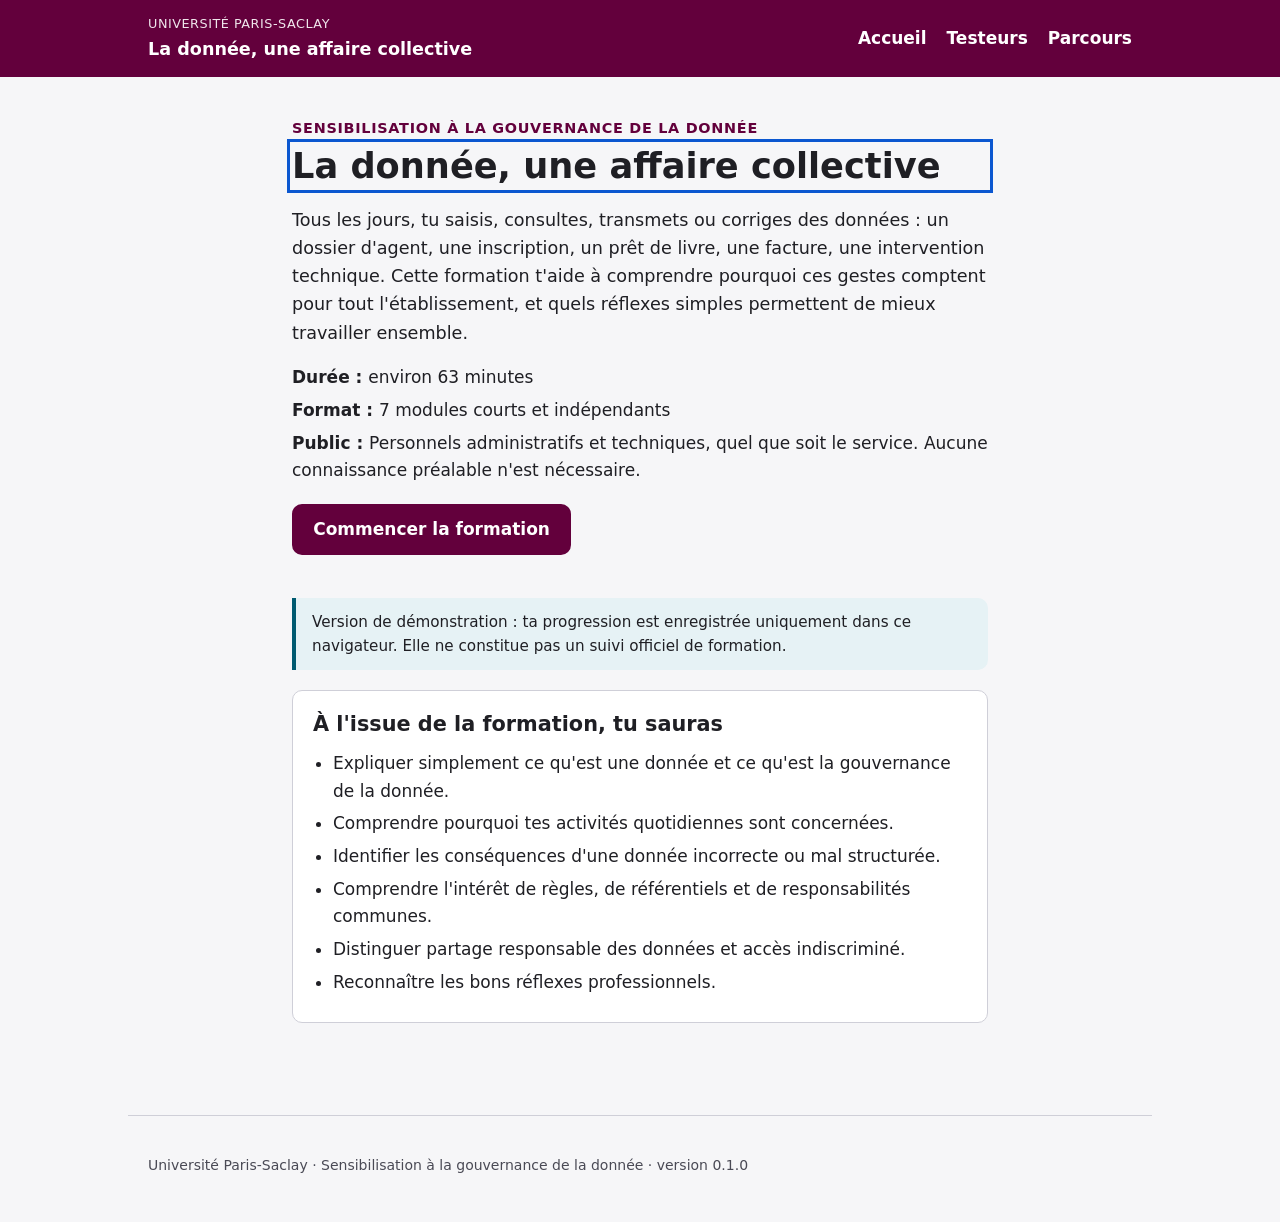
==== commit 36f9bee0: "Essai multi-profils et évaluation du dispositif : chaque testeur garde sa progression, et un questio" ====
--- a/index.html
+++ b/index.html
@@ -4,8 +4,8 @@
   <meta charset="utf-8">
   <meta name="viewport" content="width=device-width, initial-scale=1">
   <title>La donnée, une affaire collective</title>
-  <link rel="stylesheet" href="src/css/theme.css?v=2f1337439e">
-  <link rel="stylesheet" href="src/css/main.css?v=2f1337439e">
+  <link rel="stylesheet" href="src/css/theme.css?v=e27de22f5f">
+  <link rel="stylesheet" href="src/css/main.css?v=e27de22f5f">
 </head>
 <body>
   <a class="lien-evitement" href="#contenu">Aller au contenu</a>
@@ -18,13 +18,14 @@
     <p>Université Paris-Saclay · Sensibilisation à la gouvernance de la donnée · version 0.1.0</p>
   </footer>
   <script>window.GDD_CONFIG = {"mode": "web", "exports": {"m01": "exports/module-01-la-donnee-dans-mon-quotidien-scorm12.zip", "m02": "exports/module-02-une-donnee-plusieurs-usages-scorm12.zip", "m03": "exports/module-03-qualite-structuration-scorm12.zip", "m04": "exports/module-04-partager-sans-perdre-controle-scorm12.zip", "m05": "exports/module-05-qui-organise-les-donnees-scorm12.zip", "m06": "exports/module-06-bons-reflexes-professionnels-scorm12.zip", "m07": "exports/module-07-validation-consolidation-scorm12.zip"}};</script>
-  <script src="contenus/contenu.js?v=2f1337439e"></script>
-  <script src="src/js/util.js?v=2f1337439e"></script>
-  <script src="src/js/activites.js?v=2f1337439e"></script>
-  <script src="src/js/moteur.js?v=2f1337439e"></script>
-  <script src="src/js/suivi-local.js?v=2f1337439e"></script>
-  <script src="src/js/suivi-scorm12.js?v=2f1337439e"></script>
-  <script src="src/js/composants.js?v=2f1337439e"></script>
-  <script src="src/js/app.js?v=2f1337439e"></script>
+  <script src="contenus/contenu.js?v=e27de22f5f"></script>
+  <script src="src/js/util.js?v=e27de22f5f"></script>
+  <script src="src/js/activites.js?v=e27de22f5f"></script>
+  <script src="src/js/moteur.js?v=e27de22f5f"></script>
+  <script src="src/js/suivi-local.js?v=e27de22f5f"></script>
+  <script src="src/js/suivi-scorm12.js?v=e27de22f5f"></script>
+  <script src="src/js/composants.js?v=e27de22f5f"></script>
+  <script src="src/js/evaluation.js?v=e27de22f5f"></script>
+  <script src="src/js/app.js?v=e27de22f5f"></script>
 </body>
 </html>
--- a/src/css/main.css
+++ b/src/css/main.css
@@ -42,6 +42,8 @@
 .entete nav ul { list-style: none; display: flex; gap: 1.25rem; margin: 0; padding: 0; }
 .entete nav a { color: #fff; font-weight: 600; text-decoration: none; padding: .4rem 0; }
 .entete nav a:hover { text-decoration: underline; }
+.entete-profil { color: #fff; font-weight: 700; padding: .2rem .7rem; border: 1px solid rgba(255, 255, 255, .75); border-radius: 999px; }
+.carte-testeur.est-actif { box-shadow: inset 0 0 0 2px var(--couleur-primaire); }
 .entete :focus-visible { outline-color: #fff; }
 
 .pied {
@@ -471,6 +473,31 @@
 .liste-conditions { list-style: none; padding: 0; margin: .3rem 0; }
 .reconnaissance-mention { font-size: .9rem; color: var(--couleur-texte-doux); margin-bottom: 0; }
 
+/* ---------- Évaluation du dispositif ---------- */
+
+.evaluation-dimension { border: 0; margin: 1.75rem 0 0; padding: 0; min-width: 0; }
+.evaluation-dimension > legend { font-size: 1.2rem; font-weight: 800; padding: 0; }
+.evaluation-aide { margin: .35rem 0 1rem; color: var(--couleur-texte-doux); }
+.evaluation-question { border: 0; margin: 0 0 1.1rem; padding: 0; min-width: 0; }
+.evaluation-question > legend { font-weight: 600; padding: 0; margin-bottom: .45rem; }
+.echelle { display: flex; flex-wrap: wrap; gap: .35rem; }
+.echelle-choix { position: relative; }
+.echelle-choix input {
+  position: absolute; inset: 0; width: 100%; height: 100%; margin: 0;
+  appearance: none; background: transparent; border: 0; cursor: pointer;
+}
+.echelle-note {
+  display: grid; place-items: center; min-width: 2.75rem; min-height: 2.75rem;
+  border: 1px solid var(--couleur-bordure); border-radius: var(--rayon);
+  background: var(--couleur-surface); font-weight: 700;
+}
+.echelle-choix input:checked + .echelle-note { border-color: var(--couleur-primaire); background: var(--couleur-primaire-clair); color: var(--couleur-primaire); }
+.echelle-choix input:focus-visible + .echelle-note { outline: 3px solid var(--couleur-focus); outline-offset: 2px; }
+.evaluation-resultats { display: grid; gap: .75rem; margin: 1rem 0; }
+.evaluation-resultat { margin: 0; }
+.evaluation-moyenne { font-size: 1.6rem; font-weight: 800; color: var(--couleur-primaire); line-height: 1.1; margin: .2rem 0; }
+.evaluation-lecture { margin: 0; color: var(--couleur-texte-doux); font-size: .95rem; }
+
 @keyframes apparition { from { opacity: 0; transform: translateY(6px); } to { opacity: 1; transform: none; } }
 
 @media (prefers-reduced-motion: reduce) {
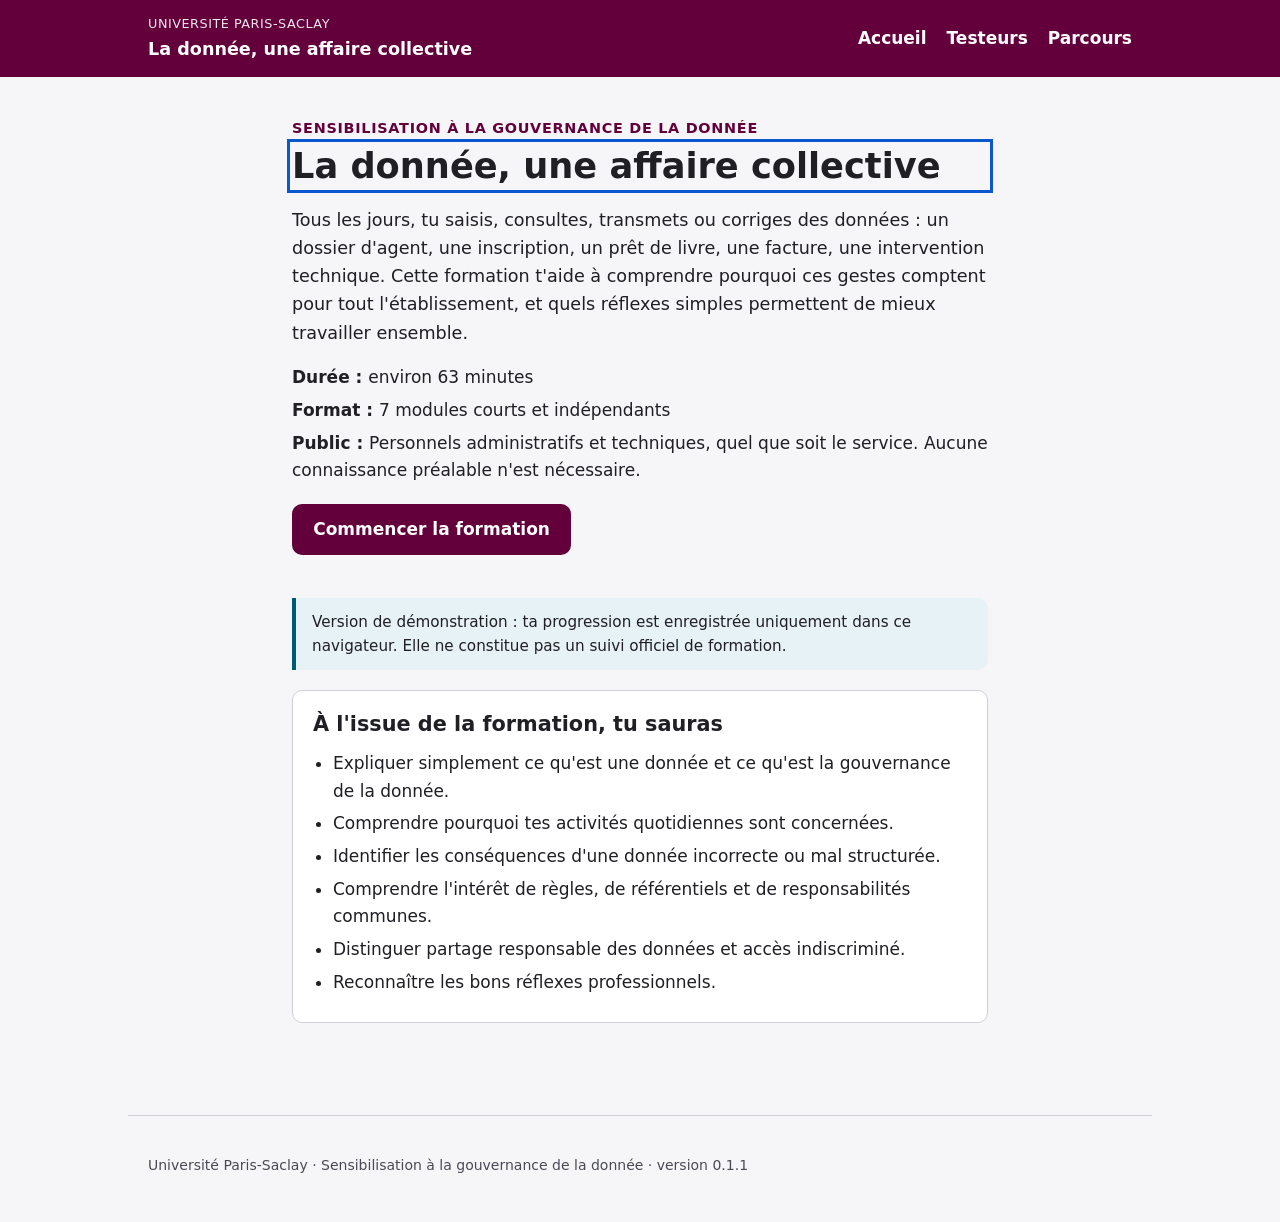
==== commit 5c68af62: "Version 0.1.1 : un carnet des données, ouvert à la demande, pour voir où chaque donnée est créée et " ====
--- a/index.html
+++ b/index.html
@@ -4,8 +4,8 @@
   <meta charset="utf-8">
   <meta name="viewport" content="width=device-width, initial-scale=1">
   <title>La donnée, une affaire collective</title>
-  <link rel="stylesheet" href="src/css/theme.css?v=e27de22f5f">
-  <link rel="stylesheet" href="src/css/main.css?v=e27de22f5f">
+  <link rel="stylesheet" href="src/css/theme.css?v=e2a16f2e8f">
+  <link rel="stylesheet" href="src/css/main.css?v=e2a16f2e8f">
 </head>
 <body>
   <a class="lien-evitement" href="#contenu">Aller au contenu</a>
@@ -15,17 +15,18 @@
   </main>
   <div id="annonces" class="sr-only" aria-live="polite"></div>
   <footer class="pied">
-    <p>Université Paris-Saclay · Sensibilisation à la gouvernance de la donnée · version 0.1.0</p>
+    <p>Université Paris-Saclay · Sensibilisation à la gouvernance de la donnée · version 0.1.1</p>
   </footer>
   <script>window.GDD_CONFIG = {"mode": "web", "exports": {"m01": "exports/module-01-la-donnee-dans-mon-quotidien-scorm12.zip", "m02": "exports/module-02-une-donnee-plusieurs-usages-scorm12.zip", "m03": "exports/module-03-qualite-structuration-scorm12.zip", "m04": "exports/module-04-partager-sans-perdre-controle-scorm12.zip", "m05": "exports/module-05-qui-organise-les-donnees-scorm12.zip", "m06": "exports/module-06-bons-reflexes-professionnels-scorm12.zip", "m07": "exports/module-07-validation-consolidation-scorm12.zip"}};</script>
-  <script src="contenus/contenu.js?v=e27de22f5f"></script>
-  <script src="src/js/util.js?v=e27de22f5f"></script>
-  <script src="src/js/activites.js?v=e27de22f5f"></script>
-  <script src="src/js/moteur.js?v=e27de22f5f"></script>
-  <script src="src/js/suivi-local.js?v=e27de22f5f"></script>
-  <script src="src/js/suivi-scorm12.js?v=e27de22f5f"></script>
-  <script src="src/js/composants.js?v=e27de22f5f"></script>
-  <script src="src/js/evaluation.js?v=e27de22f5f"></script>
-  <script src="src/js/app.js?v=e27de22f5f"></script>
+  <script src="contenus/contenu.js?v=e2a16f2e8f"></script>
+  <script src="src/js/util.js?v=e2a16f2e8f"></script>
+  <script src="src/js/activites.js?v=e2a16f2e8f"></script>
+  <script src="src/js/moteur.js?v=e2a16f2e8f"></script>
+  <script src="src/js/suivi-local.js?v=e2a16f2e8f"></script>
+  <script src="src/js/suivi-scorm12.js?v=e2a16f2e8f"></script>
+  <script src="src/js/carnet.js?v=e2a16f2e8f"></script>
+  <script src="src/js/composants.js?v=e2a16f2e8f"></script>
+  <script src="src/js/evaluation.js?v=e2a16f2e8f"></script>
+  <script src="src/js/app.js?v=e2a16f2e8f"></script>
 </body>
 </html>
--- a/src/css/main.css
+++ b/src/css/main.css
@@ -54,6 +54,7 @@
 /* ---------- Contenu ---------- */
 
 main { display: block; max-width: var(--largeur-lecture); margin: 0 auto; padding: 1.5rem 1.25rem; }
+main.carnet-ouvert { max-width: 72rem; }
 
 h1 { font-size: clamp(1.6rem, 4vw, 2.2rem); line-height: 1.25; margin: .25rem 0 .75rem; }
 h2 { font-size: 1.3rem; line-height: 1.3; margin: 1.5rem 0 .75rem; }
@@ -155,6 +156,53 @@
 
 .lecon-entete { margin-bottom: 1rem; }
 .lecon-blocs { display: grid; grid-template-columns: minmax(0, 1fr); gap: 1rem; }
+.lecon-cadre { display: flex; flex-direction: column; }
+.lecon-colonne { min-width: 0; }
+.lecon-cadre.est-ouvert {
+  display: grid; grid-template-columns: minmax(0, 1fr) 20rem; gap: 1.25rem; align-items: start;
+}
+
+.carnet { align-self: flex-end; margin: 0 0 .75rem; }
+.lecon-cadre.est-ouvert .carnet {
+  align-self: start; position: sticky; top: 1rem; margin: 0;
+  max-height: calc(100vh - 2rem); overflow: auto;
+}
+.carnet-interrupteur {
+  display: inline-flex; align-items: center; gap: .5rem;
+  border: 1px solid var(--couleur-bordure); background: var(--couleur-surface);
+  color: var(--couleur-texte); font: inherit; font-weight: 700;
+  border-radius: 999px; padding: .45rem .9rem; cursor: pointer;
+}
+.carnet-interrupteur.a-nouveaute { border-color: var(--couleur-primaire); }
+.carnet-pastille {
+  font-size: .75rem; font-weight: 700; color: var(--couleur-primaire);
+  background: var(--couleur-primaire-clair); border-radius: 999px; padding: .1rem .45rem;
+}
+.carnet-fond { display: none; }
+.carnet-panneau {
+  margin-top: .6rem; background: var(--couleur-surface);
+  border: 1px solid var(--couleur-bordure); border-radius: var(--rayon); padding: .9rem 1rem;
+}
+.carnet-entete { display: flex; justify-content: space-between; align-items: center; gap: .5rem; }
+.carnet-entete h2 { margin: 0; font-size: 1.05rem; }
+.carnet-fermer {
+  border: 0; background: transparent; color: var(--couleur-primaire);
+  font: inherit; font-weight: 700; cursor: pointer; padding: .2rem;
+}
+.carnet-liste { list-style: none; margin: .8rem 0 0; padding: 0; display: grid; gap: .75rem; }
+.carnet-entree { border-top: 1px solid var(--couleur-bordure); padding-top: .7rem; }
+.carnet-entree h3 { margin: 0 0 .35rem; font-size: 1rem; }
+.carnet-entree p, .carnet-traces { margin: .2rem 0; font-size: .92rem; }
+.carnet-role { font-weight: 700; color: var(--couleur-texte-doux); }
+.carnet-etat { background: var(--couleur-primaire-clair); border-radius: var(--rayon); padding: .35rem .5rem; }
+.carnet-traces { list-style: none; padding: .35rem .5rem; background: var(--couleur-alerte-clair); border-radius: var(--rayon); }
+.carnet-vide { margin: .8rem 0 0; color: var(--couleur-texte-doux); }
+.decision-implication {
+  margin-top: .75rem; padding: .75rem 1rem; border-radius: var(--rayon);
+  background: var(--couleur-primaire-clair); border: 1px solid #e2c9d7;
+}
+.decision-implication .feedback-titre { margin: 0 0 .25rem; color: var(--couleur-primaire); font-weight: 700; }
+.decision-implication p:last-child { margin: 0; }
 
 .bloc {
   background: var(--couleur-surface); border: 1px solid var(--couleur-bordure);
@@ -172,6 +220,118 @@
 .bloc-situation .bloc-etiquette { color: var(--couleur-primaire); }
 .bloc-situation .bloc-corps { font-size: 1.05rem; }
 
+.bloc-visuel h3 { font-size: 1.55rem; line-height: 1.2; margin-bottom: .35rem; }
+.visuel-chapo { margin: 0 0 1rem; color: var(--couleur-texte-doux); }
+.visuel-etapes {
+  list-style: none; margin: 0; padding: 0;
+  display: grid; grid-template-columns: repeat(3, minmax(0, 1fr)); gap: 1.35rem;
+}
+.visuel-etape {
+  position: relative; margin: 0; padding: .9rem .85rem 1rem;
+  border: 1px solid var(--couleur-bordure); border-radius: 14px; background: var(--couleur-surface);
+}
+.visuel-etape:not(:last-child)::after {
+  content: "→"; position: absolute; right: -1.15rem; top: 42%;
+  color: var(--couleur-texte-doux); font-size: 1.15rem; line-height: 1;
+}
+.visuel-etape-titre { display: flex; align-items: center; gap: .45rem; margin: 0 0 .2rem; font-weight: 800; font-size: .98rem; color: var(--couleur-primaire); }
+.visuel-etape-titre > span:last-child { white-space: nowrap; }
+.visuel-numero {
+  display: grid; place-items: center; flex: none; width: 1.7rem; height: 1.7rem;
+  border-radius: 50%; background: var(--couleur-primaire); color: #fff; font-size: .9rem;
+}
+.visuel-etape-texte { margin: 0 0 .75rem; color: var(--couleur-texte-doux); font-size: .92rem; }
+.visuel-pastilles { list-style: none; display: flex; flex-wrap: wrap; gap: .4rem; margin: 0 0 .55rem; padding: 0; }
+.visuel-pastilles li {
+  margin: 0; padding: .2rem .7rem; border-radius: 999px; font-size: .9rem; font-weight: 600;
+  background: #f6e8f0; color: var(--couleur-primaire);
+}
+.visuel-pastilles-service li { background: var(--couleur-accent-clair); color: var(--couleur-accent); }
+.visuel-liens { display: flex; align-items: center; gap: .35rem; }
+.visuel-liens .visuel-pastilles { flex-direction: column; align-items: flex-start; margin: 0; }
+.visuel-fils { width: 2.2rem; height: 5.6rem; color: #a06a86; flex: none; }
+.visuel-fils path { fill: none; stroke: currentColor; stroke-width: 1.6; stroke-linecap: round; }
+.visuel-cylindre {
+  flex: none; width: 2.35rem; height: 2.7rem; position: relative;
+  background: var(--couleur-primaire);
+  border-radius: 1.2rem / .55rem;
+  box-shadow: inset 0 .62rem 0 #9a4570, inset 0 -.2rem 0 var(--couleur-primaire-fonce);
+}
+.visuel-cylindre::before, .visuel-cylindre::after {
+  content: ""; position: absolute; left: .15rem; right: .15rem; height: .55rem;
+  border: 2px solid #f6d5e4; border-radius: 50%; border-bottom-color: transparent;
+}
+.visuel-cylindre::before { top: .72rem; }
+.visuel-cylindre::after { top: 1.45rem; }
+.visuel-question {
+  margin: 0 0 .7rem; padding: .45rem .7rem .45rem 2rem; border-radius: 12px;
+  background: #f6e8f0; color: var(--couleur-primaire); font-weight: 700; font-size: .92rem;
+  position: relative;
+}
+.visuel-question::before {
+  content: ""; position: absolute; left: .55rem; top: .55rem; width: .95rem; height: .75rem;
+  border: 2px solid currentColor; border-radius: 6px 6px 6px 2px;
+}
+.visuel-tableau { width: 100%; border-collapse: collapse; font-size: .9rem; }
+.visuel-tableau th, .visuel-tableau td { text-align: left; padding: .35rem .5rem; border-bottom: 1px solid var(--couleur-bordure); }
+.visuel-tableau th { background: #f3f3f6; font-weight: 700; text-transform: none; letter-spacing: 0; font-size: .85rem; }
+.visuel-services { list-style: none; margin: 0; padding: 0; display: grid; grid-template-columns: 1fr 1fr; gap: .85rem; }
+.visuel-cas { margin: 0; padding: .85rem .9rem 1rem; border: 1px solid var(--couleur-bordure); border-radius: 14px; background: var(--couleur-surface); display: flex; flex-direction: column; }
+.visuel-cas-service { margin: 0 0 .45rem; font-weight: 800; color: var(--couleur-primaire); }
+.visuel-cas-legende { margin: 0 0 .35rem; font-size: .75rem; font-weight: 700; letter-spacing: .04em; text-transform: uppercase; color: var(--couleur-texte-doux); }
+.visuel-cas .visuel-pastilles { margin-bottom: .35rem; }
+.visuel-cas-fleche { margin: auto 0 0; text-align: center; color: var(--couleur-texte-doux); line-height: 1; }
+.visuel-cas-info { margin: 0; padding: .6rem .75rem; border-radius: 12px; background: #f6e8f0; color: var(--couleur-primaire); font-weight: 600; }
+.visuel-regards { list-style: none; margin: 0; padding: 0; display: grid; grid-template-columns: 1fr 1fr; gap: .85rem; }
+.visuel-regard { margin: 0; padding: .85rem .95rem 1rem; border-radius: 14px; border: 1px solid transparent; }
+.visuel-regard-titre { display: flex; align-items: center; gap: .55rem; margin: 0 0 .4rem; font-weight: 800; font-size: 1.05rem; }
+.visuel-regard-icone { display: grid; place-items: center; flex: none; width: 2.1rem; height: 2.1rem; border-radius: 8px; background: #fff; }
+.visuel-regard-texte { margin: 0; }
+.visuel-regard-ex { margin: .75rem 0 0; padding: .4rem .65rem; border-radius: 8px; background: rgba(255, 255, 255, .72); font-size: .92rem; }
+.visuel-regard-metier { background: var(--couleur-accent-clair); border-color: #b7d4dc; border-left: 4px solid var(--couleur-accent); }
+.visuel-regard-metier .visuel-regard-titre, .visuel-regard-metier .visuel-regard-icone { color: var(--couleur-accent); }
+.visuel-regard-personne { background: var(--couleur-primaire-clair); border-color: #e2c9d7; border-left: 4px solid var(--couleur-primaire); }
+.visuel-regard-personne .visuel-regard-titre, .visuel-regard-personne .visuel-regard-icone { color: var(--couleur-primaire); }
+.visuel-jonction { position: relative; height: 2.5rem; }
+.visuel-jonction::before {
+  content: ""; position: absolute; left: 25%; right: 25%; top: 0; height: .9rem;
+  border-left: 2px solid #a06a86; border-right: 2px solid #a06a86; border-bottom: 2px solid #a06a86;
+}
+.visuel-jonction-fleche {
+  position: absolute; left: 50%; top: .72rem; width: .55rem; height: .55rem; transform: translateX(-50%);
+  border-radius: 50%; background: var(--couleur-primaire);
+}
+.visuel-jonction-fleche::after {
+  content: ""; position: absolute; left: 50%; top: .45rem; transform: translateX(-50%);
+  border: 6px solid transparent; border-top-color: var(--couleur-primaire);
+}
+.visuel-commun {
+  margin: 0; padding: .8rem 1rem .9rem; border-radius: 12px; text-align: center;
+  background: #f6e8f0; border-left: 5px solid var(--couleur-primaire);
+}
+.visuel-commun-titre {
+  margin: 0 0 .25rem; font-weight: 800; font-size: .82rem; letter-spacing: .06em;
+  text-transform: uppercase; color: var(--couleur-primaire);
+}
+.visuel-commun-texte { margin: 0; }
+.visuel-pied {
+  list-style: none; display: grid; grid-template-columns: 1fr 1fr; gap: 0; margin: 1rem 0 0; padding: 0;
+  border: 1px solid #e7d0dc; border-radius: 14px; background: linear-gradient(#fdf7fa, #f8eef3); overflow: hidden;
+}
+.visuel-pied li { display: flex; align-items: center; gap: .75rem; margin: 0; padding: .8rem 1rem; }
+.visuel-pied li + li { border-left: 1px solid #e7d0dc; }
+.visuel-pied p { margin: 0; }
+.visuel-pied strong { color: var(--couleur-primaire); }
+.visuel-pied-icone {
+  display: grid; place-items: center; flex: none; width: 2.4rem; height: 2.4rem;
+  border: 2px solid #e7d0dc; border-radius: 50%; color: var(--couleur-primaire); background: #fff;
+}
+.visuel-icone { width: 1.15rem; height: 1.15rem; fill: none; stroke: currentColor; stroke-width: 2; }
+.visuel-icone rect { fill: currentColor; stroke: none; }
+
+.bloc-definitions .visuel-pied { margin-top: 0; }
+.definitions { display: grid; gap: .85rem; margin-top: 1rem; }
+.definitions dl { margin: 0; padding-top: .75rem; border-top: 1px solid var(--couleur-bordure); }
 .bloc-definition { border-left: 5px solid var(--couleur-accent); }
 .bloc-definition dl { margin: 0; }
 .bloc-definition dt { font-weight: 700; font-size: 1.1rem; }
@@ -504,6 +664,26 @@
   * { animation: none !important; transition: none !important; scroll-behavior: auto !important; }
 }
 
+@media (max-width: 52rem) {
+  .lecon-cadre.est-ouvert { display: block; }
+  .lecon-cadre.est-ouvert .carnet { position: static; max-height: none; overflow: visible; }
+  .lecon-cadre.est-ouvert .carnet-fond {
+    display: block; position: fixed; inset: 0; z-index: 29;
+    background: rgba(20, 16, 28, .4); border: 0; padding: 0; cursor: pointer;
+  }
+  .lecon-cadre.est-ouvert .carnet-panneau {
+    position: fixed; top: 0; right: 0; bottom: 0; z-index: 30;
+    width: min(22rem, 92vw); margin: 0; overflow: auto;
+    border-radius: 0; box-shadow: -8px 0 24px rgba(20, 16, 28, .18);
+  }
+  .visuel-etapes, .visuel-services, .visuel-regards { grid-template-columns: 1fr; gap: .4rem; }
+  .visuel-jonction::before { display: none; }
+  .visuel-jonction { height: 1.8rem; }
+  .visuel-etape:not(:last-child)::after { content: "↓"; position: static; display: block; margin-top: .7rem; text-align: center; }
+  .visuel-pied { grid-template-columns: 1fr; }
+  .visuel-pied li + li { border-left: 0; border-top: 1px solid #e7d0dc; }
+}
+
 @media (max-width: 36rem) {
   main { padding: 1rem .9rem; }
   .bloc { padding: .9rem 1rem; }
@@ -513,6 +693,6 @@
 }
 
 @media print {
-  .entete nav, .actions, .nav-lecon, .lien-evitement { display: none; }
+  .entete nav, .actions, .nav-lecon, .lien-evitement, .carnet { display: none; }
   .bloc { break-inside: avoid; animation: none; }
 }
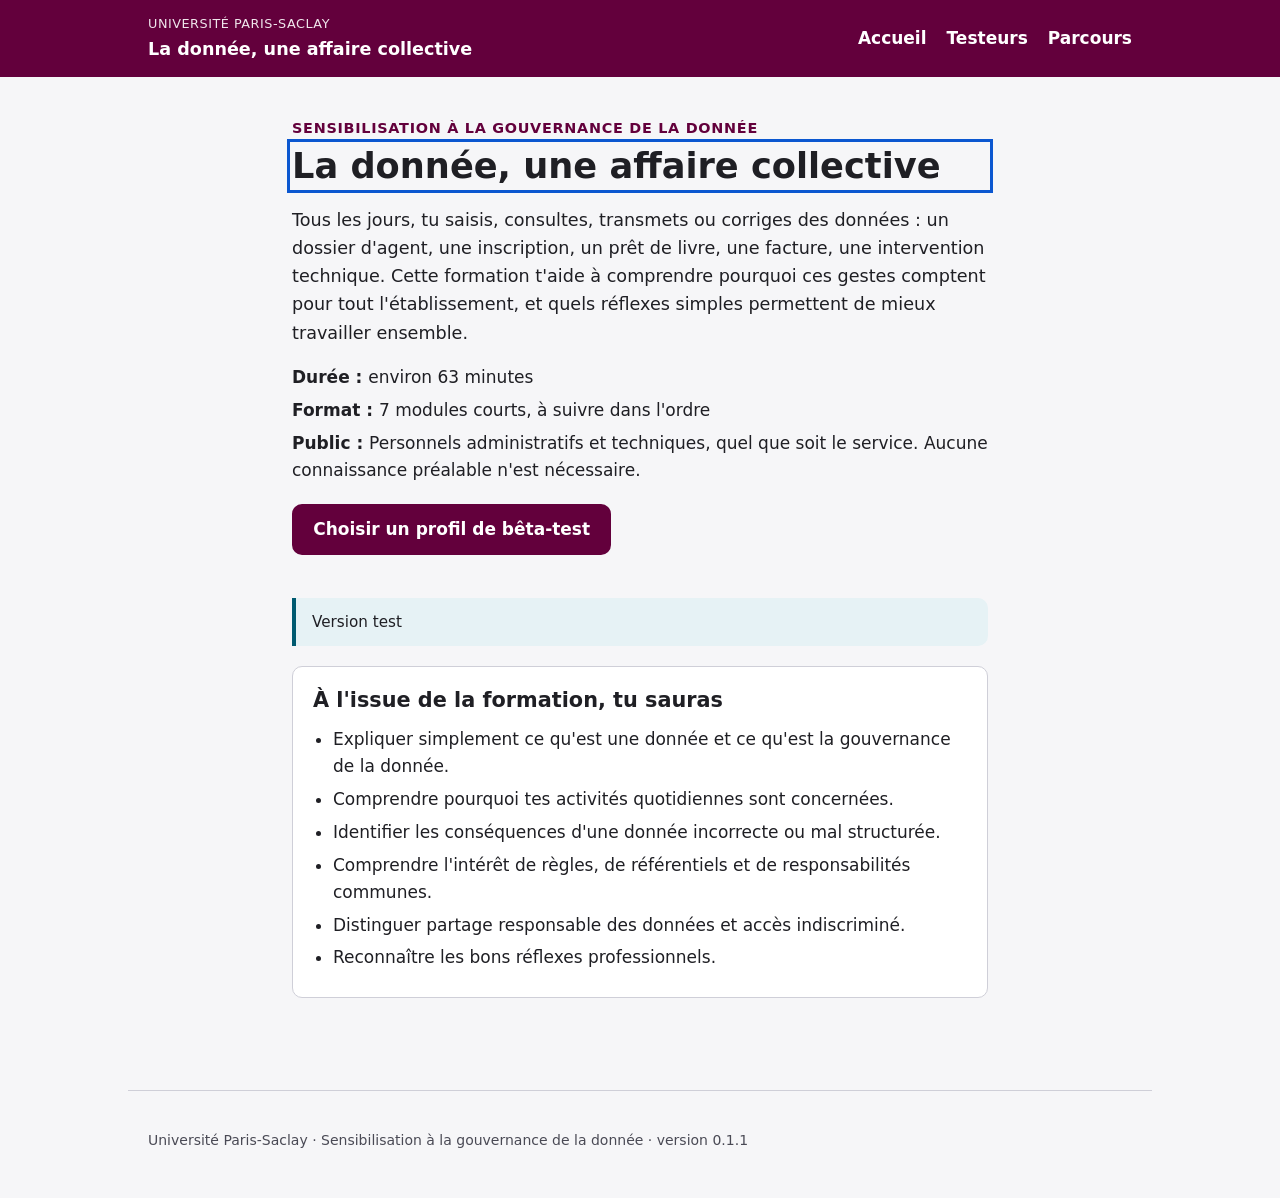
==== commit 8fe92f2c: "Décisions des modules 1 et 2 : la pertinence du geste se voit à la validation, et un schéma montre q" ====
--- a/index.html
+++ b/index.html
@@ -4,8 +4,8 @@
   <meta charset="utf-8">
   <meta name="viewport" content="width=device-width, initial-scale=1">
   <title>La donnée, une affaire collective</title>
-  <link rel="stylesheet" href="src/css/theme.css?v=e2a16f2e8f">
-  <link rel="stylesheet" href="src/css/main.css?v=e2a16f2e8f">
+  <link rel="stylesheet" href="src/css/theme.css?v=bebacc42d5">
+  <link rel="stylesheet" href="src/css/main.css?v=bebacc42d5">
 </head>
 <body>
   <a class="lien-evitement" href="#contenu">Aller au contenu</a>
@@ -18,15 +18,15 @@
     <p>Université Paris-Saclay · Sensibilisation à la gouvernance de la donnée · version 0.1.1</p>
   </footer>
   <script>window.GDD_CONFIG = {"mode": "web", "exports": {"m01": "exports/module-01-la-donnee-dans-mon-quotidien-scorm12.zip", "m02": "exports/module-02-une-donnee-plusieurs-usages-scorm12.zip", "m03": "exports/module-03-qualite-structuration-scorm12.zip", "m04": "exports/module-04-partager-sans-perdre-controle-scorm12.zip", "m05": "exports/module-05-qui-organise-les-donnees-scorm12.zip", "m06": "exports/module-06-bons-reflexes-professionnels-scorm12.zip", "m07": "exports/module-07-validation-consolidation-scorm12.zip"}};</script>
-  <script src="contenus/contenu.js?v=e2a16f2e8f"></script>
-  <script src="src/js/util.js?v=e2a16f2e8f"></script>
-  <script src="src/js/activites.js?v=e2a16f2e8f"></script>
-  <script src="src/js/moteur.js?v=e2a16f2e8f"></script>
-  <script src="src/js/suivi-local.js?v=e2a16f2e8f"></script>
-  <script src="src/js/suivi-scorm12.js?v=e2a16f2e8f"></script>
-  <script src="src/js/carnet.js?v=e2a16f2e8f"></script>
-  <script src="src/js/composants.js?v=e2a16f2e8f"></script>
-  <script src="src/js/evaluation.js?v=e2a16f2e8f"></script>
-  <script src="src/js/app.js?v=e2a16f2e8f"></script>
+  <script src="contenus/contenu.js?v=bebacc42d5"></script>
+  <script src="src/js/util.js?v=bebacc42d5"></script>
+  <script src="src/js/activites.js?v=bebacc42d5"></script>
+  <script src="src/js/moteur.js?v=bebacc42d5"></script>
+  <script src="src/js/suivi-local.js?v=bebacc42d5"></script>
+  <script src="src/js/suivi-scorm12.js?v=bebacc42d5"></script>
+  <script src="src/js/carnet.js?v=bebacc42d5"></script>
+  <script src="src/js/composants.js?v=bebacc42d5"></script>
+  <script src="src/js/evaluation.js?v=bebacc42d5"></script>
+  <script src="src/js/app.js?v=bebacc42d5"></script>
 </body>
 </html>
--- a/src/css/main.css
+++ b/src/css/main.css
@@ -55,6 +55,8 @@
 
 main { display: block; max-width: var(--largeur-lecture); margin: 0 auto; padding: 1.5rem 1.25rem; }
 main.carnet-ouvert { max-width: 72rem; }
+body:has(main.carnet-ouvert) .entete-inner,
+body:has(main.carnet-ouvert) .pied { max-width: 72rem; }
 
 h1 { font-size: clamp(1.6rem, 4vw, 2.2rem); line-height: 1.25; margin: .25rem 0 .75rem; }
 h2 { font-size: 1.3rem; line-height: 1.3; margin: 1.5rem 0 .75rem; }
@@ -159,11 +161,13 @@
 .lecon-cadre { display: flex; flex-direction: column; }
 .lecon-colonne { min-width: 0; }
 .lecon-cadre.est-ouvert {
-  display: grid; grid-template-columns: minmax(0, 1fr) 20rem; gap: 1.25rem; align-items: start;
-}
+  display: grid; grid-template-columns: minmax(0, 2fr) minmax(0, 1fr); gap: 1.25rem; align-items: start;
+}
+.lecon-cadre.est-ouvert .lecon-colonne { grid-column: 1; grid-row: 1; }
 
 .carnet { align-self: flex-end; margin: 0 0 .75rem; }
 .lecon-cadre.est-ouvert .carnet {
+  grid-column: 2; grid-row: 1;
   align-self: start; position: sticky; top: 1rem; margin: 0;
   max-height: calc(100vh - 2rem); overflow: auto;
 }
@@ -202,7 +206,27 @@
   background: var(--couleur-primaire-clair); border: 1px solid #e2c9d7;
 }
 .decision-implication .feedback-titre { margin: 0 0 .25rem; color: var(--couleur-primaire); font-weight: 700; }
-.decision-implication p:last-child { margin: 0; }
+.decision-implication .decision-texte p:last-child,
+.decision-implication > p:last-child { margin: 0; }
+.decision-suite { display: grid; grid-template-columns: minmax(0, 1.5fr) minmax(9.5rem, .9fr); gap: .9rem; align-items: start; }
+.decision-bonne { background: var(--couleur-succes-clair); border-color: #b9dcc4; }
+.decision-bonne .feedback-titre { color: var(--couleur-succes); }
+.decision-moyenne { background: var(--couleur-alerte-clair); border-color: #e6c48a; }
+.decision-moyenne .feedback-titre { color: #4a2d00; }
+.decision-faible { background: var(--couleur-erreur-clair); border-color: #e7b4b6; }
+.decision-faible .feedback-titre { color: var(--couleur-erreur); }
+.schema-ecart { margin: 0; padding: .65rem .75rem .75rem; border: 1px solid var(--couleur-bordure); border-radius: var(--rayon); background: #fff; }
+.schema-ecart figcaption { margin: 0 0 .55rem; font-size: .78rem; font-weight: 700; text-transform: uppercase; letter-spacing: .04em; }
+.schema-branches { list-style: none; margin: 0; padding: 0; display: grid; gap: .45rem; }
+.schema-branche { display: grid; grid-template-columns: minmax(0, 1fr) 1.1rem minmax(0, .9fr); gap: .2rem .35rem; align-items: center; font-size: .85rem; }
+.schema-support { font-weight: 700; color: var(--couleur-texte-doux); }
+.schema-valeur { font-weight: 800; text-align: right; }
+.schema-trait { display: block; height: 0; border-top: 2px solid currentColor; }
+.schema-convergence { border-top: 4px solid var(--couleur-succes); }
+.schema-convergence figcaption, .schema-convergence .schema-valeur, .schema-convergence .schema-trait { color: var(--couleur-succes); }
+.schema-divergence { border-top: 4px solid var(--couleur-alerte); }
+.schema-divergence figcaption, .schema-divergence .schema-valeur { color: #4a2d00; }
+.schema-divergence .schema-trait { color: var(--couleur-alerte); border-top-style: dashed; }
 
 .bloc {
   background: var(--couleur-surface); border: 1px solid var(--couleur-bordure);
@@ -573,6 +597,12 @@
 .option-attendue .option-annotation { color: var(--couleur-succes); }
 .option-fausse label { border: 2px solid var(--couleur-erreur); }
 .option-fausse .option-annotation { color: var(--couleur-erreur); }
+.option-bonne input:checked + label, .option-bonne input:disabled + label { border: 2px solid var(--couleur-succes); background: var(--couleur-succes-clair); }
+.option-bonne .option-annotation { color: var(--couleur-succes); }
+.option-moyenne input:checked + label, .option-moyenne input:disabled + label { border: 2px solid var(--couleur-alerte); background: var(--couleur-alerte-clair); }
+.option-moyenne .option-annotation { color: #4a2d00; }
+.option-faible input:checked + label, .option-faible input:disabled + label { border: 2px solid var(--couleur-erreur); background: var(--couleur-erreur-clair); }
+.option-faible .option-annotation { color: var(--couleur-erreur); }
 
 .classement { display: grid; gap: .75rem; }
 .classement-element { border: 1px solid var(--couleur-bordure); border-radius: var(--rayon); padding: .75rem 1rem; margin: 0; min-width: 0; }
@@ -666,6 +696,7 @@
 
 @media (max-width: 52rem) {
   .lecon-cadre.est-ouvert { display: block; }
+  .decision-suite { grid-template-columns: 1fr; }
   .lecon-cadre.est-ouvert .carnet { position: static; max-height: none; overflow: visible; }
   .lecon-cadre.est-ouvert .carnet-fond {
     display: block; position: fixed; inset: 0; z-index: 29;
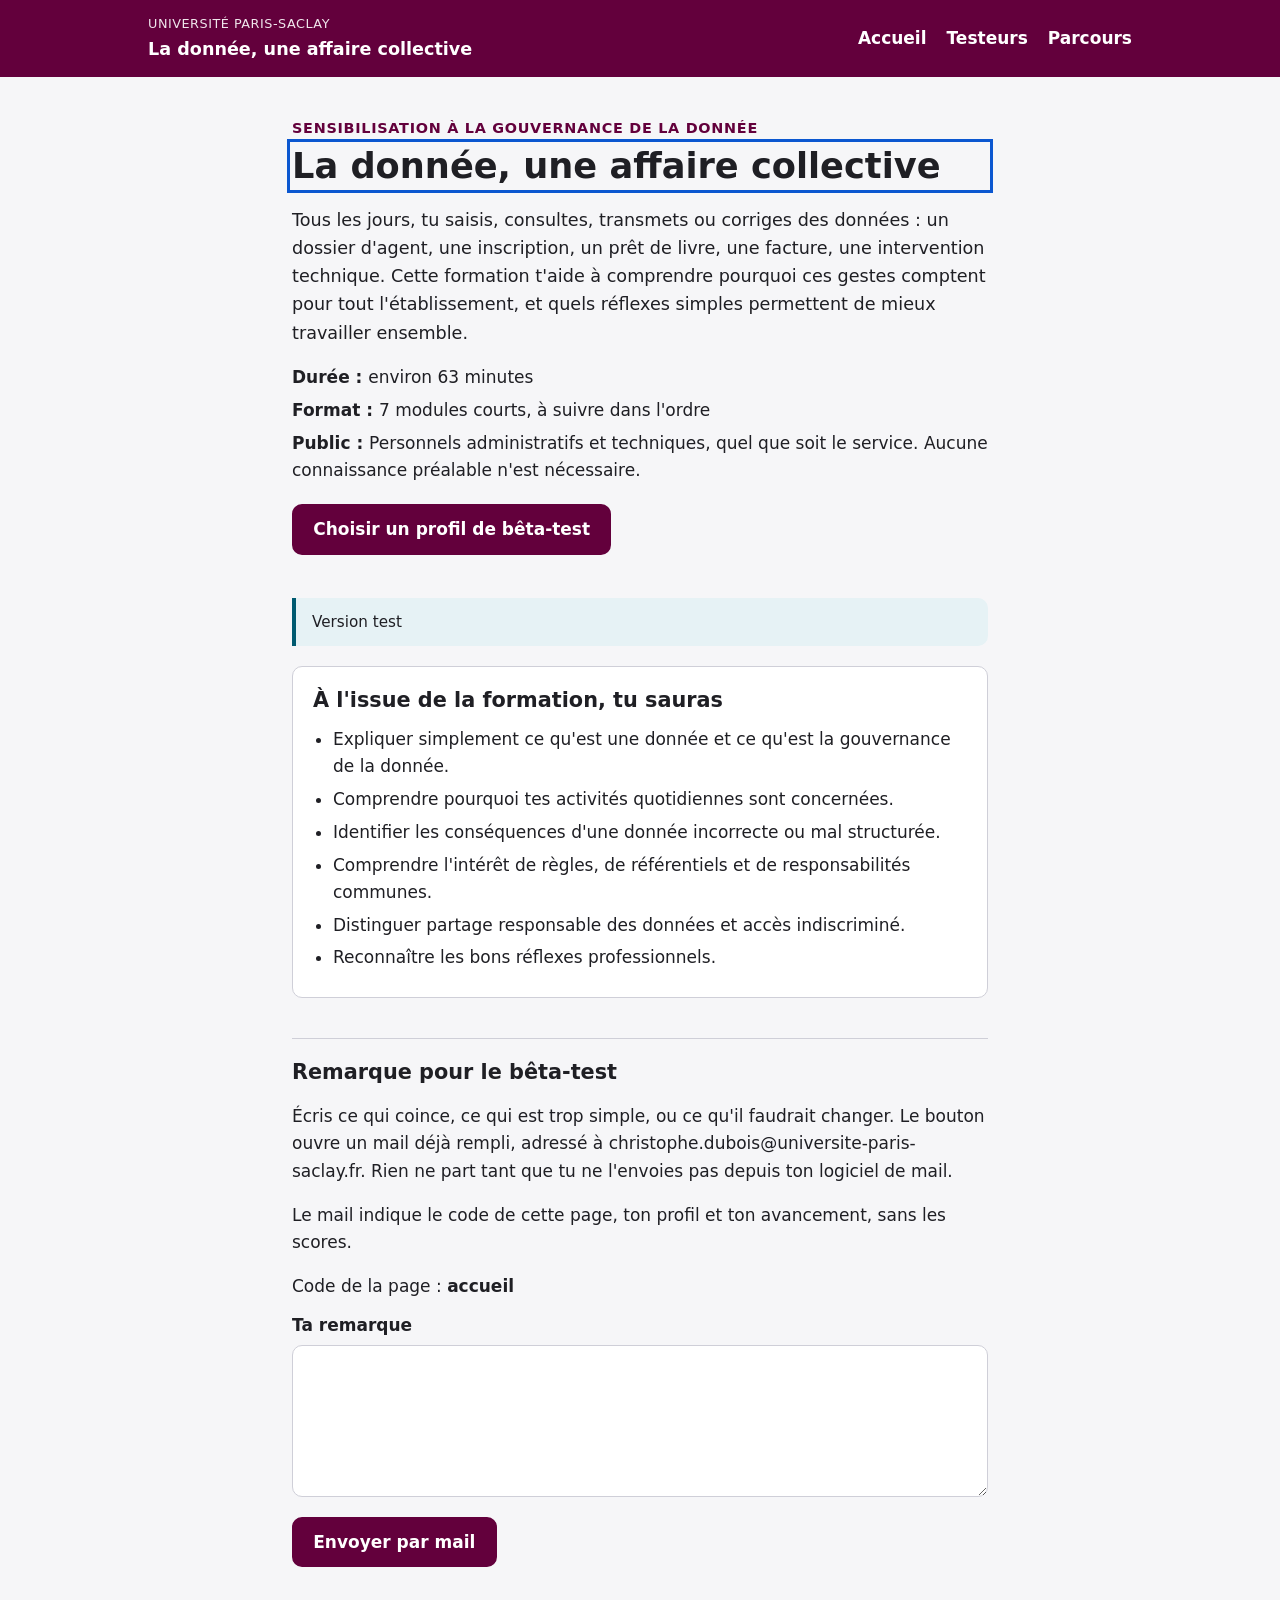
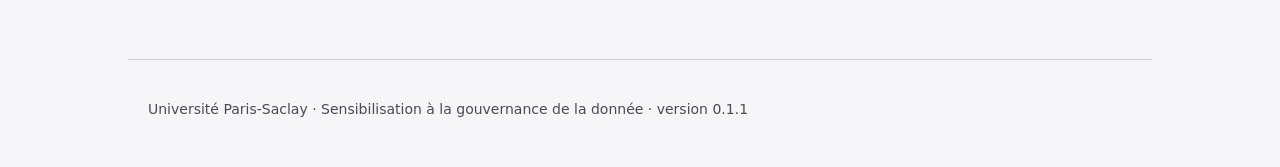
==== commit 5627a961: "Bêta-test : une jauge d'avancement sur chaque profil, et une remarque en bas de page qui prépare un " ====
--- a/index.html
+++ b/index.html
@@ -4,8 +4,8 @@
   <meta charset="utf-8">
   <meta name="viewport" content="width=device-width, initial-scale=1">
   <title>La donnée, une affaire collective</title>
-  <link rel="stylesheet" href="src/css/theme.css?v=bebacc42d5">
-  <link rel="stylesheet" href="src/css/main.css?v=bebacc42d5">
+  <link rel="stylesheet" href="src/css/theme.css?v=a4e60c53ff">
+  <link rel="stylesheet" href="src/css/main.css?v=a4e60c53ff">
 </head>
 <body>
   <a class="lien-evitement" href="#contenu">Aller au contenu</a>
@@ -18,15 +18,15 @@
     <p>Université Paris-Saclay · Sensibilisation à la gouvernance de la donnée · version 0.1.1</p>
   </footer>
   <script>window.GDD_CONFIG = {"mode": "web", "exports": {"m01": "exports/module-01-la-donnee-dans-mon-quotidien-scorm12.zip", "m02": "exports/module-02-une-donnee-plusieurs-usages-scorm12.zip", "m03": "exports/module-03-qualite-structuration-scorm12.zip", "m04": "exports/module-04-partager-sans-perdre-controle-scorm12.zip", "m05": "exports/module-05-qui-organise-les-donnees-scorm12.zip", "m06": "exports/module-06-bons-reflexes-professionnels-scorm12.zip", "m07": "exports/module-07-validation-consolidation-scorm12.zip"}};</script>
-  <script src="contenus/contenu.js?v=bebacc42d5"></script>
-  <script src="src/js/util.js?v=bebacc42d5"></script>
-  <script src="src/js/activites.js?v=bebacc42d5"></script>
-  <script src="src/js/moteur.js?v=bebacc42d5"></script>
-  <script src="src/js/suivi-local.js?v=bebacc42d5"></script>
-  <script src="src/js/suivi-scorm12.js?v=bebacc42d5"></script>
-  <script src="src/js/carnet.js?v=bebacc42d5"></script>
-  <script src="src/js/composants.js?v=bebacc42d5"></script>
-  <script src="src/js/evaluation.js?v=bebacc42d5"></script>
-  <script src="src/js/app.js?v=bebacc42d5"></script>
+  <script src="contenus/contenu.js?v=a4e60c53ff"></script>
+  <script src="src/js/util.js?v=a4e60c53ff"></script>
+  <script src="src/js/activites.js?v=a4e60c53ff"></script>
+  <script src="src/js/moteur.js?v=a4e60c53ff"></script>
+  <script src="src/js/suivi-local.js?v=a4e60c53ff"></script>
+  <script src="src/js/suivi-scorm12.js?v=a4e60c53ff"></script>
+  <script src="src/js/carnet.js?v=a4e60c53ff"></script>
+  <script src="src/js/composants.js?v=a4e60c53ff"></script>
+  <script src="src/js/evaluation.js?v=a4e60c53ff"></script>
+  <script src="src/js/app.js?v=a4e60c53ff"></script>
 </body>
 </html>
--- a/src/css/main.css
+++ b/src/css/main.css
@@ -44,12 +44,28 @@
 .entete nav a:hover { text-decoration: underline; }
 .entete-profil { color: #fff; font-weight: 700; padding: .2rem .7rem; border: 1px solid rgba(255, 255, 255, .75); border-radius: 999px; }
 .carte-testeur.est-actif { box-shadow: inset 0 0 0 2px var(--couleur-primaire); }
+.carte-testeur .progression { margin: .35rem 0 0; }
 .entete :focus-visible { outline-color: #fff; }
 
 .pied {
   max-width: 64rem; margin: 3rem auto 0; padding: 1.5rem 1.25rem 2rem;
   color: var(--couleur-texte-doux); font-size: .875rem; border-top: 1px solid var(--couleur-bordure);
 }
+
+.remarque {
+  max-width: var(--largeur-lecture); margin-top: 2.5rem; padding-top: 1.25rem;
+  border-top: 1px solid var(--couleur-bordure);
+}
+.remarque h2 { margin-top: 0; }
+.remarque label { display: block; font-weight: 700; margin: .75rem 0 .35rem; }
+.remarque textarea {
+  display: block; width: 100%; min-height: 8rem; padding: .7rem .8rem;
+  font: inherit; line-height: 1.5; color: inherit; background: var(--couleur-surface);
+  border: 1px solid var(--couleur-bordure); border-radius: var(--rayon); resize: vertical;
+}
+.remarque-code { margin: .75rem 0 0; }
+.remarque-message:empty { margin: 0; }
+.remarque-message:not(:empty) { margin: .75rem 0 0; color: var(--couleur-erreur); font-weight: 700; }
 
 /* ---------- Contenu ---------- */
 
@@ -461,6 +477,28 @@
   display: grid; grid-template-columns: repeat(auto-fit, minmax(13rem, 1fr)); gap: .5rem;
 }
 .comparateur-problemes .schema-cible { min-height: 100%; }
+.comparateur-cartes { grid-template-columns: repeat(auto-fit, minmax(14rem, 1fr)); gap: .75rem; }
+.carte-difficulte { perspective: 900px; }
+.carte-difficulte-bouton {
+  width: 100%; min-height: 10.5rem; padding: 0; border: 0; background: transparent;
+  font: inherit; color: inherit; text-align: left; cursor: pointer;
+}
+.carte-difficulte-bouton:focus-visible { outline: 3px solid var(--couleur-focus); outline-offset: 3px; }
+.carte-difficulte-inner {
+  display: grid; min-height: 10.5rem; transform-style: preserve-3d; transition: transform .45s ease;
+}
+.carte-difficulte.est-retournee .carte-difficulte-inner { transform: rotateY(180deg); }
+.carte-face {
+  grid-area: 1 / 1; backface-visibility: hidden; display: flex; flex-direction: column;
+  justify-content: space-between; gap: .45rem; min-height: 10.5rem; padding: .9rem 1rem;
+  border: 2px solid var(--couleur-accent); border-radius: var(--rayon); background: var(--couleur-surface);
+}
+.carte-face-dos { transform: rotateY(180deg); background: var(--couleur-alerte-clair); border-color: var(--couleur-alerte); justify-content: flex-start; }
+.carte-libelle { font-weight: 800; line-height: 1.3; }
+.carte-etat { font-size: .8rem; font-weight: 700; color: var(--couleur-accent); }
+.carte-critique { font-size: .92rem; line-height: 1.45; }
+.carte-difficulte.est-examinee:not(.est-retournee) .carte-face-avant { border-color: var(--couleur-succes); }
+.carte-difficulte.est-examinee:not(.est-retournee) .carte-etat { color: var(--couleur-succes); }
 .comparateur-compteur { margin: .75rem 0 .25rem; font-size: .9rem; color: var(--couleur-texte-doux); }
 .comparateur-detail {
   padding: .75rem 1rem; border-radius: var(--rayon); background: #fbfbfd; border: 1px dashed var(--couleur-bordure);
@@ -724,6 +762,6 @@
 }
 
 @media print {
-  .entete nav, .actions, .nav-lecon, .lien-evitement, .carnet { display: none; }
+  .entete nav, .actions, .nav-lecon, .lien-evitement, .carnet, .remarque { display: none; }
   .bloc { break-inside: avoid; animation: none; }
 }
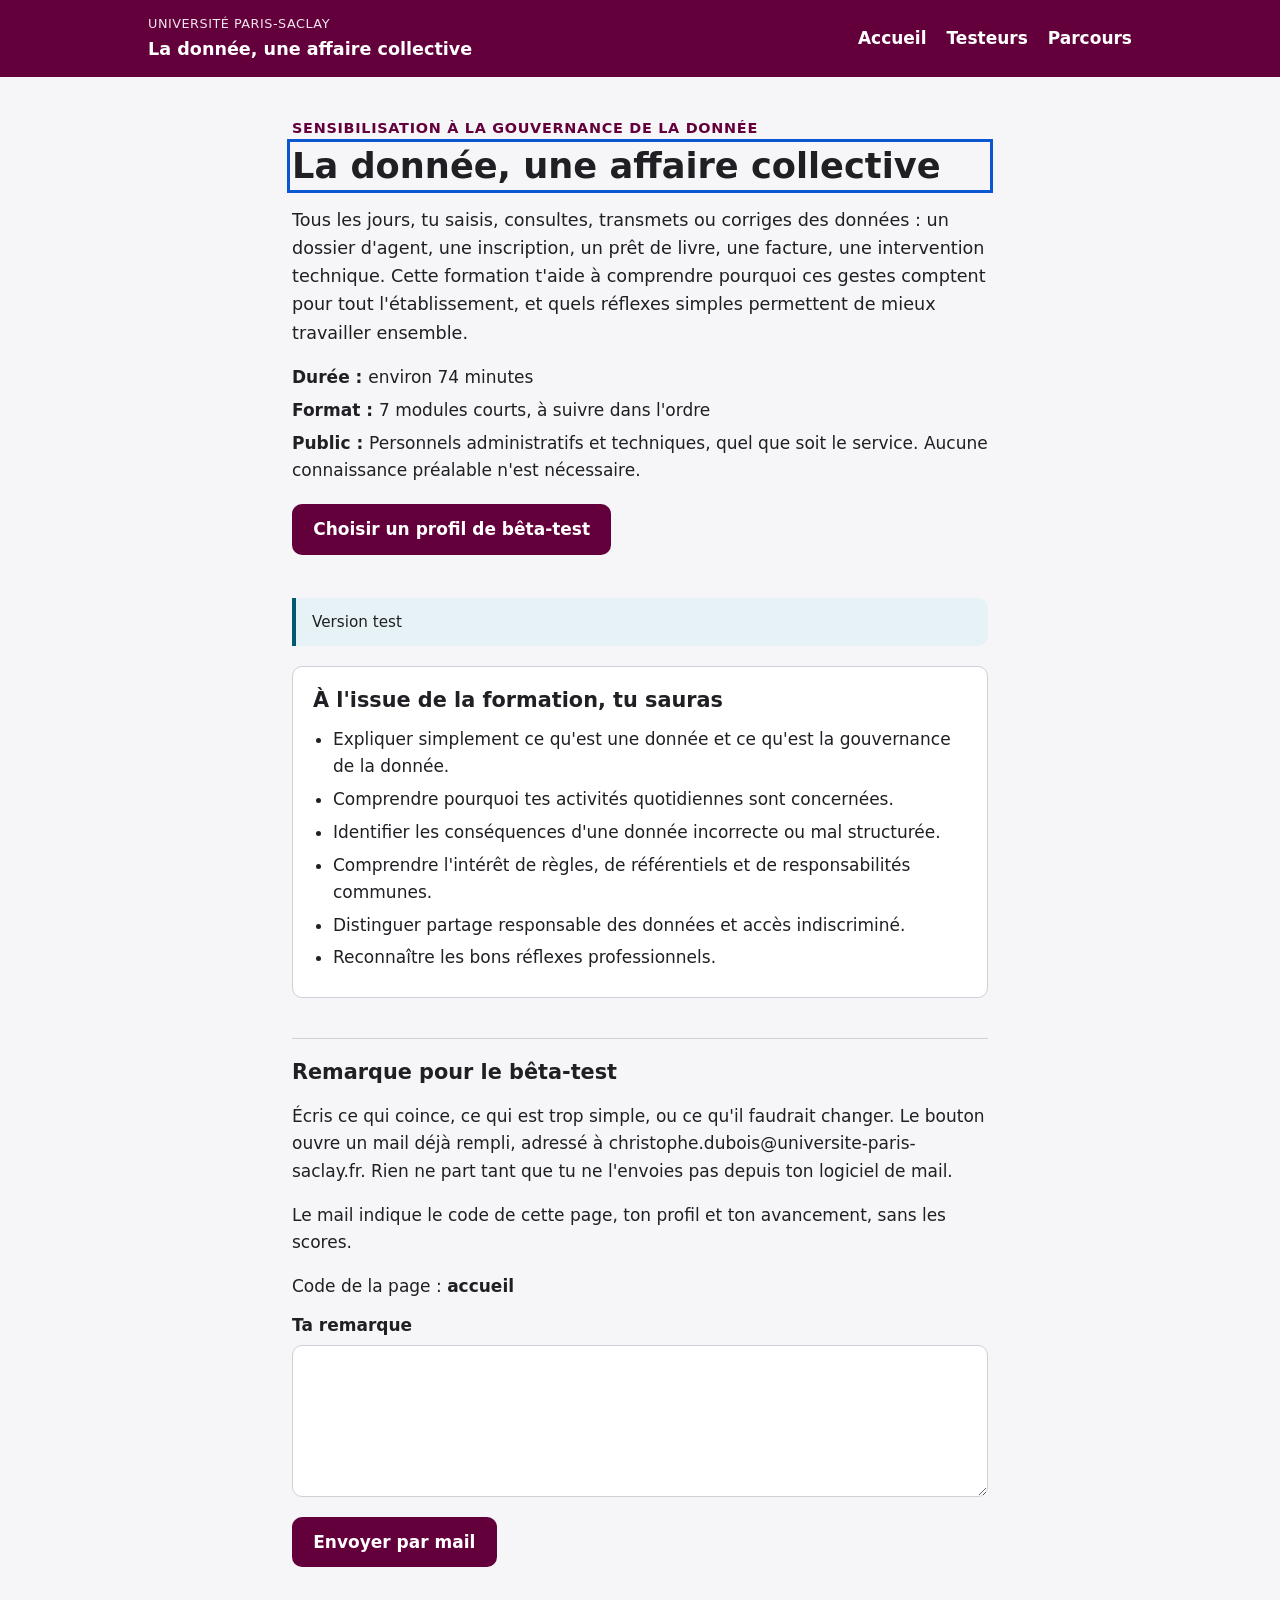
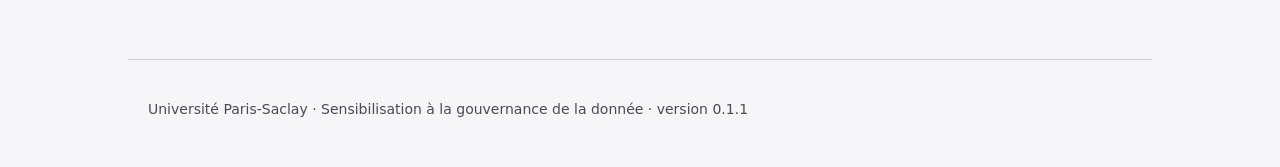
==== commit 43bf81d2: "Rendre la progression plus lisible : durées réestimées, score du défi sans effet sur la fin des modu" ====
--- a/index.html
+++ b/index.html
@@ -4,8 +4,8 @@
   <meta charset="utf-8">
   <meta name="viewport" content="width=device-width, initial-scale=1">
   <title>La donnée, une affaire collective</title>
-  <link rel="stylesheet" href="src/css/theme.css?v=a4e60c53ff">
-  <link rel="stylesheet" href="src/css/main.css?v=a4e60c53ff">
+  <link rel="stylesheet" href="src/css/theme.css?v=3e99d6e5e4">
+  <link rel="stylesheet" href="src/css/main.css?v=3e99d6e5e4">
 </head>
 <body>
   <a class="lien-evitement" href="#contenu">Aller au contenu</a>
@@ -18,15 +18,15 @@
     <p>Université Paris-Saclay · Sensibilisation à la gouvernance de la donnée · version 0.1.1</p>
   </footer>
   <script>window.GDD_CONFIG = {"mode": "web", "exports": {"m01": "exports/module-01-la-donnee-dans-mon-quotidien-scorm12.zip", "m02": "exports/module-02-une-donnee-plusieurs-usages-scorm12.zip", "m03": "exports/module-03-qualite-structuration-scorm12.zip", "m04": "exports/module-04-partager-sans-perdre-controle-scorm12.zip", "m05": "exports/module-05-qui-organise-les-donnees-scorm12.zip", "m06": "exports/module-06-bons-reflexes-professionnels-scorm12.zip", "m07": "exports/module-07-validation-consolidation-scorm12.zip"}};</script>
-  <script src="contenus/contenu.js?v=a4e60c53ff"></script>
-  <script src="src/js/util.js?v=a4e60c53ff"></script>
-  <script src="src/js/activites.js?v=a4e60c53ff"></script>
-  <script src="src/js/moteur.js?v=a4e60c53ff"></script>
-  <script src="src/js/suivi-local.js?v=a4e60c53ff"></script>
-  <script src="src/js/suivi-scorm12.js?v=a4e60c53ff"></script>
-  <script src="src/js/carnet.js?v=a4e60c53ff"></script>
-  <script src="src/js/composants.js?v=a4e60c53ff"></script>
-  <script src="src/js/evaluation.js?v=a4e60c53ff"></script>
-  <script src="src/js/app.js?v=a4e60c53ff"></script>
+  <script src="contenus/contenu.js?v=3e99d6e5e4"></script>
+  <script src="src/js/util.js?v=3e99d6e5e4"></script>
+  <script src="src/js/activites.js?v=3e99d6e5e4"></script>
+  <script src="src/js/moteur.js?v=3e99d6e5e4"></script>
+  <script src="src/js/suivi-local.js?v=3e99d6e5e4"></script>
+  <script src="src/js/suivi-scorm12.js?v=3e99d6e5e4"></script>
+  <script src="src/js/carnet.js?v=3e99d6e5e4"></script>
+  <script src="src/js/composants.js?v=3e99d6e5e4"></script>
+  <script src="src/js/evaluation.js?v=3e99d6e5e4"></script>
+  <script src="src/js/app.js?v=3e99d6e5e4"></script>
 </body>
 </html>
